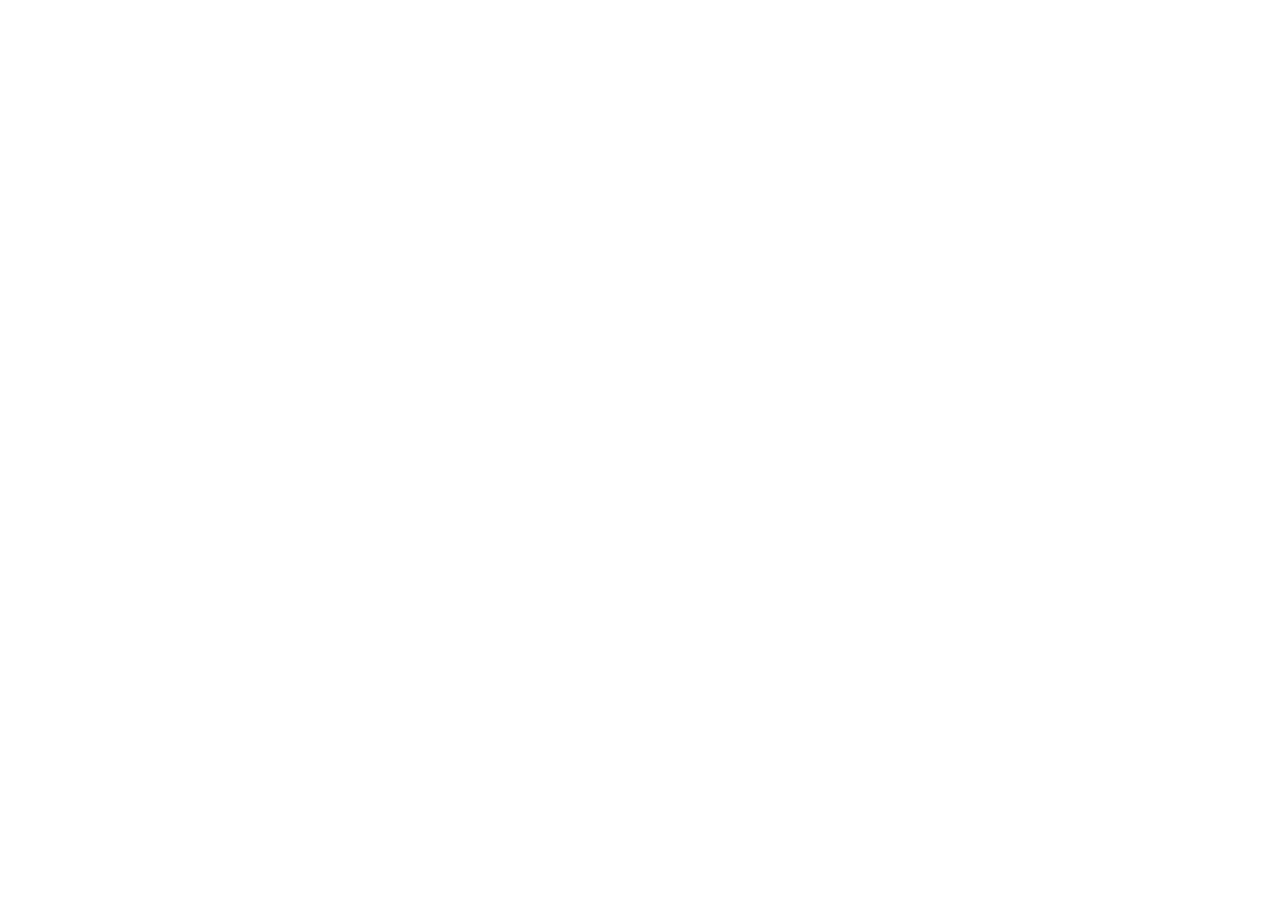
==== index.html @ 8989a194 "Add files via upload" ====
<!DOCTYPE html>
<html>
<head>
  <meta charset="utf-8" />
  <meta name="viewport" content="width=device-width, initial-scale=1.0" />
  <title>Content Manager — Dr. Rania Sawalhi</title>
  <script src="https://identity.netlify.com/v1/netlify-identity-widget.js"></script>
</head>
<body>
  <script>
    if (window.netlifyIdentity) {
      window.netlifyIdentity.on("init", user => {
        if (!user) {
          window.netlifyIdentity.on("login", () => { document.location.href = "/admin/"; });
        }
      });
    }
  </script>
  <script src="https://unpkg.com/decap-cms@^3.0.0/dist/decap-cms.js"></script>
</body>
</html>
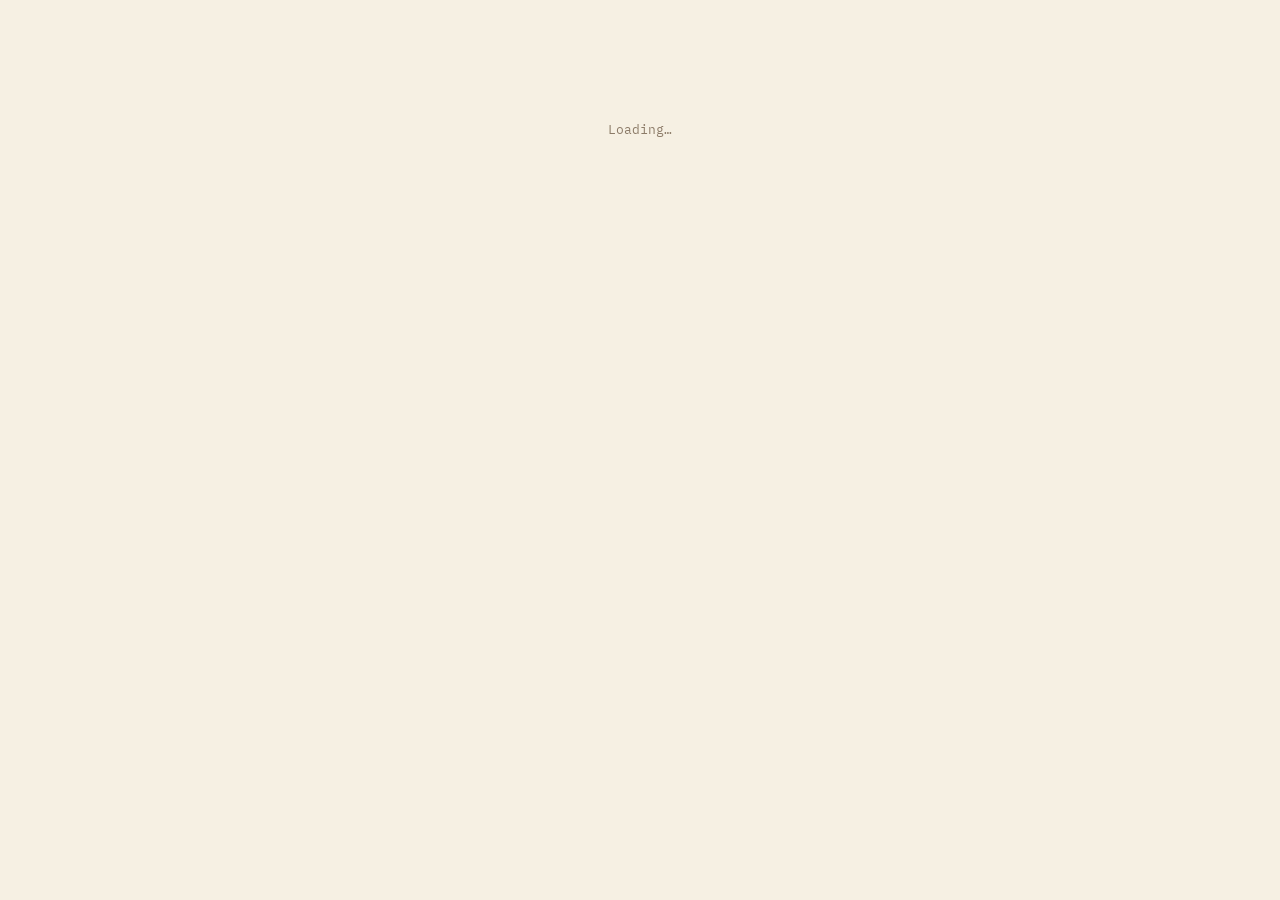
==== commit af069486: "Add files via upload" ====
--- a/index.html
+++ b/index.html
@@ -1,21 +1,516 @@
 <!DOCTYPE html>
-<html>
+<html lang="en" dir="ltr">
 <head>
-  <meta charset="utf-8" />
-  <meta name="viewport" content="width=device-width, initial-scale=1.0" />
-  <title>Content Manager — Dr. Rania Sawalhi</title>
-  <script src="https://identity.netlify.com/v1/netlify-identity-widget.js"></script>
+<meta charset="UTF-8">
+<meta name="viewport" content="width=device-width, initial-scale=1.0">
+<title>Dr. Rania Sawalhi — Educational Leadership</title>
+<meta name="description" content="Dr. Rania Sawalhi — educational leadership researcher and practitioner. Publications, awards, initiatives, training, and speaking availability.">
+<link rel="preconnect" href="https://fonts.googleapis.com">
+<link rel="preconnect" href="https://fonts.gstatic.com" crossorigin>
+<link href="https://fonts.googleapis.com/css2?family=Fraunces:ital,opsz,wght@0,9..144,400;0,9..144,500;0,9..144,600;1,9..144,500&family=Inter:wght@400;500;600&family=Kalam:wght@400;700&family=IBM+Plex+Mono:wght@400;500&family=Amiri:wght@400;700&family=Tajawal:wght@400;500;700&family=IBM+Plex+Sans+Arabic:wght@400;500;600&display=swap" rel="stylesheet">
+<style>
+:root{
+  --paper:#F6F0E3; --paper-alt:#EEE4CF; --card:#FCF9F2;
+  --ink:#2B2420; --ink-soft:#5B5044; --ink-faint:#8C7B68;
+  --gold:#C6871F; --gold-deep:#96650F;
+  --teal:#2F5D50; --teal-deep:#1F4238; --rust:#A8442E;
+  --line: rgba(43,36,32,0.16); --line-strong: rgba(43,36,32,0.28);
+  --radius: 10px; --maxw: 1120px;
+}
+*{box-sizing:border-box;}
+html{scroll-behavior:smooth;}
+body{margin:0; background:var(--paper); color:var(--ink); font-family:'Inter', sans-serif; font-size:16px; line-height:1.6; -webkit-font-smoothing:antialiased;}
+img{max-width:100%; display:block;}
+a{color:inherit;}
+h1,h2,h3,h4{font-family:'Fraunces', serif; font-weight:600; line-height:1.15; margin:0; letter-spacing:-0.01em;}
+html[dir="rtl"] body{font-family:'Tajawal', sans-serif;}
+html[dir="rtl"] h1, html[dir="rtl"] h2, html[dir="rtl"] h3, html[dir="rtl"] h4{font-family:'Amiri', serif; font-weight:700;}
+.wrap{max-width:var(--maxw); margin:0 auto; padding:0 32px;}
+.eyebrow{font-family:'IBM Plex Mono', monospace; font-size:12.5px; letter-spacing:0.08em; text-transform:uppercase; color:var(--teal-deep);}
+html[dir="rtl"] .eyebrow{font-family:'IBM Plex Sans Arabic', sans-serif; letter-spacing:0;}
+.lede{color:var(--ink-soft); font-size:17px; max-width:60ch;}
+.marginalia{font-family:'Kalam', cursive; color:var(--rust); font-size:15px; line-height:1.3; transform:rotate(-2.5deg); display:inline-block;}
+html[dir="rtl"] .marginalia{transform:rotate(2.5deg);}
+
+header{position:sticky; top:0; z-index:50; background:rgba(246,240,227,0.94); backdrop-filter:blur(6px); border-bottom:1px solid var(--line);}
+nav{display:flex; align-items:center; justify-content:space-between; padding:14px 32px; max-width:var(--maxw); margin:0 auto; gap:20px;}
+.logo{font-family:'Fraunces', serif; font-weight:600; font-size:18px; text-decoration:none; color:var(--ink); white-space:nowrap;}
+html[dir="rtl"] .logo{font-family:'Amiri', serif;}
+.logo span{color:var(--gold-deep); font-weight:400; font-size:14px; display:block; font-family:'IBM Plex Mono',monospace; letter-spacing:.03em;}
+html[dir="rtl"] .logo span{font-family:'IBM Plex Sans Arabic', sans-serif;}
+.navlinks{display:flex; gap:18px; list-style:none; margin:0; padding:0; align-items:center; flex-wrap:wrap;}
+.navlinks a{text-decoration:none; font-size:13.5px; color:var(--ink-soft); font-weight:500; border-bottom:1px solid transparent; padding-bottom:2px; white-space:nowrap; cursor:pointer;}
+.navlinks a:hover{color:var(--ink); border-color:var(--gold);}
+.btn{display:inline-flex; align-items:center; gap:8px; font-family:'Inter', sans-serif; font-weight:600; font-size:14.5px; padding:10px 20px; border-radius:6px; text-decoration:none; cursor:pointer; border:1px solid transparent;}
+.btn-primary{background:var(--teal); color:#F6F0E3;}
+.btn-primary:hover{background:var(--teal-deep);}
+.btn-ghost{background:transparent; border-color:var(--line-strong); color:var(--ink);}
+.btn-ghost:hover{border-color:var(--ink); background:var(--paper-alt);}
+.navlinks .btn{padding:8px 16px; font-size:13px;}
+.langswitch{display:flex; border:1px solid var(--line-strong); border-radius:20px; overflow:hidden; margin-inline-start:6px;}
+.langswitch button{font-family:'IBM Plex Mono', monospace; font-size:12px; padding:6px 12px; border:none; background:transparent; cursor:pointer; color:var(--ink-soft);}
+.langswitch button.active{background:var(--teal); color:#F6F0E3;}
+
+.hero{padding:56px 0 0;}
+.hero-panel{background:var(--teal-deep);}
+.hero-grid{display:grid; grid-template-columns:0.85fr 1.15fr; gap:0; align-items:stretch;}
+.hero-photo-wrap{background:var(--paper-alt); display:flex; align-items:center; justify-content:center; padding:40px;}
+.hero-photo{width:100%; aspect-ratio:3/4; border-radius:4px; background:linear-gradient(160deg, #D9CBAE 0%, var(--teal) 130%); position:relative; overflow:hidden;}
+.hero-photo img{width:100%; height:100%; object-fit:cover;}
+.hero-photo .ph{position:absolute; inset:0; display:flex; align-items:center; justify-content:center; color:rgba(246,240,227,0.75); font-family:'IBM Plex Mono',monospace; font-size:13px; letter-spacing:.1em; text-transform:uppercase;}
+.hero-text{padding:56px; color:#F1ECDD;}
+.hero-text .eyebrow{color:#9FC2B7;}
+.hero-text h1{font-size:32px; color:#F6F0E3; margin:14px 0 18px;}
+.hero-text .lede{color:#C9DCD5; font-size:16.5px;}
+.hero-stats{display:flex; flex-wrap:wrap; gap:26px; margin-top:26px; padding-top:22px; border-top:1px dashed rgba(241,236,221,0.25);}
+.hero-stat b{display:block; font-family:'Fraunces', serif; font-size:22px; color:#F6F0E3;}
+html[dir="rtl"] .hero-stat b{font-family:'Amiri', serif;}
+.hero-stat span{font-family:'IBM Plex Mono', monospace; font-size:11.5px; color:#9FC2B7; text-transform:uppercase; letter-spacing:.04em;}
+a.hero-stat{cursor:pointer;}
+a.hero-stat:hover b{color:var(--gold);}
+html[dir="rtl"] .hero-stat span{font-family:'IBM Plex Sans Arabic', sans-serif;}
+.hero-ctas{display:flex; gap:14px; flex-wrap:wrap; margin-top:28px;}
+.hero-text .btn-primary{background:var(--gold); color:#241a06;}
+.hero-text .btn-primary:hover{background:#B37A1B;}
+.hero-text .btn-ghost{color:#F6F0E3; border-color:rgba(241,236,221,0.4);}
+.hero-text .btn-ghost:hover{background:rgba(241,236,221,0.1); border-color:#F6F0E3;}
+
+section{padding:84px 0;}
+.section-head{display:flex; justify-content:space-between; align-items:flex-end; gap:24px; margin-bottom:40px; flex-wrap:wrap;}
+.section-head h2{font-size:30px; margin-top:8px;}
+
+.about-grid{display:grid; grid-template-columns:0.9fr 1.1fr; gap:60px;}
+.pull{font-family:'Fraunces', serif; font-style:italic; font-weight:500; font-size:21px; line-height:1.45; color:var(--teal-deep); border-left:3px solid var(--gold); padding-left:22px; margin:26px 0;}
+html[dir="rtl"] .pull{font-family:'Amiri', serif; font-style:normal; border-left:none; border-right:3px solid var(--gold); padding-left:0; padding-right:22px;}
+.creds{list-style:none; margin:24px 0 0; padding:0; display:grid; gap:10px;}
+.creds li{font-family:'IBM Plex Mono', monospace; font-size:13px; color:var(--ink-soft); display:flex; gap:10px;}
+html[dir="rtl"] .creds li{font-family:'IBM Plex Sans Arabic', sans-serif;}
+.creds li b{color:var(--ink); font-weight:500; min-width:90px;}
+.creds a{color:var(--gold-deep); text-decoration:none; font-weight:500;}
+.creds a:hover{text-decoration:underline;}
+
+.awards-grid{display:grid; grid-template-columns:repeat(2,1fr); gap:18px;}
+.award-card{background:var(--card); border:1px solid var(--line); border-radius:var(--radius); padding:22px 24px; display:flex; gap:16px; align-items:flex-start;}
+.award-year{font-family:'IBM Plex Mono', monospace; font-size:13px; color:var(--gold-deep); font-weight:500; min-width:44px;}
+html[dir="rtl"] .award-year{font-family:'IBM Plex Sans Arabic', sans-serif;}
+.award-title{font-weight:600; font-size:15.5px; margin-bottom:4px;}
+.award-note{color:var(--ink-faint); font-size:13.5px;}
+
+.init-grid{display:grid; grid-template-columns:repeat(2,1fr); gap:20px;}
+.init-card{background:var(--paper); border:1px solid var(--line); border-radius:var(--radius); padding:26px;}
+.init-card .role-tag{font-family:'IBM Plex Mono', monospace; font-size:11px; text-transform:uppercase; letter-spacing:.06em; color:var(--teal-deep); background:rgba(47,93,80,0.09); padding:4px 9px; border-radius:4px; display:inline-block; margin-bottom:12px;}
+html[dir="rtl"] .init-card .role-tag{font-family:'IBM Plex Sans Arabic', sans-serif;}
+.init-card h3{font-size:18px; margin-bottom:8px;}
+.init-card p{color:var(--ink-soft); font-size:14.5px; margin:0;}
+
+.pos-list{list-style:none; margin:0; padding:0;}
+.pos-row{display:grid; grid-template-columns:190px 1fr; gap:24px; padding:22px 0; border-top:1px dashed var(--line-strong);}
+.pos-row:last-child{border-bottom:1px dashed var(--line-strong);}
+.pos-dates{font-family:'IBM Plex Mono', monospace; font-size:12.5px; color:var(--ink-faint); padding-top:3px;}
+html[dir="rtl"] .pos-dates{font-family:'IBM Plex Sans Arabic', sans-serif;}
+.pos-title{font-size:16.5px; font-weight:600; margin-bottom:3px;}
+.pos-org{color:var(--gold-deep); font-size:13.5px; font-weight:500; margin-bottom:8px;}
+.pos-desc{color:var(--ink-soft); font-size:14.5px; margin:0;}
+.training-stat{background:var(--teal-deep); color:#F1ECDD; border-radius:var(--radius); padding:28px 32px; margin-top:34px; display:flex; align-items:center; gap:24px; flex-wrap:wrap;}
+.training-stat b{font-family:'Fraunces', serif; font-size:30px; color:#F6F0E3; display:block;}
+html[dir="rtl"] .training-stat b{font-family:'Amiri', serif;}
+.training-stat span{color:#C9DCD5; font-size:14.5px;}
+
+.pub-grid{display:grid; grid-template-columns:repeat(2,1fr); gap:20px;}
+.card{background:var(--card); border:1px solid var(--line); border-radius:var(--radius); padding:24px;}
+.tag{font-family:'IBM Plex Mono', monospace; font-size:11px; text-transform:uppercase; letter-spacing:.06em; color:var(--teal-deep); background:rgba(47,93,80,0.09); padding:4px 9px; border-radius:4px; display:inline-block;}
+html[dir="rtl"] .tag{font-family:'IBM Plex Sans Arabic', sans-serif;}
+.card h3{font-size:17.5px; margin:14px 0 8px; line-height:1.3;}
+.card .venue{color:var(--ink-faint); font-size:13.5px; margin-bottom:10px;}
+.pub-list{list-style:none; margin:36px 0 0; padding:0;}
+.pub-row{display:grid; grid-template-columns:1fr auto; gap:16px; padding:16px 0; border-top:1px solid var(--line); align-items:baseline;}
+.pub-row .p-title{font-size:14.5px; color:var(--ink); font-weight:500;}
+.pub-row .p-venue{font-size:13px; color:var(--ink-faint); display:block; margin-top:2px;}
+.pub-row .p-year{font-family:'IBM Plex Mono', monospace; font-size:12.5px; color:var(--gold-deep); white-space:nowrap;}
+html[dir="rtl"] .pub-row .p-year{font-family:'IBM Plex Sans Arabic', sans-serif;}
+
+.media-sub{margin-bottom:14px;}
+.media-sub h3{font-size:20px;}
+.video-grid{display:grid; grid-template-columns:repeat(3,1fr); gap:20px; margin-bottom:48px;}
+.video-card{text-decoration:none; color:var(--ink); display:block;}
+.video-thumb{aspect-ratio:16/9; border-radius:8px; margin-bottom:10px; position:relative; background:linear-gradient(135deg, var(--teal) 0%, #1F4238 60%, #16302A 100%); display:flex; align-items:center; justify-content:center; overflow:hidden;}
+.video-thumb img{width:100%; height:100%; object-fit:cover; position:absolute; inset:0;}
+.video-thumb .play{width:46px; height:46px; border-radius:50%; background:rgba(246,240,227,0.92); display:flex; align-items:center; justify-content:center; position:relative; z-index:1;}
+.video-thumb .play::after{content:""; border-style:solid; border-width:8px 0 8px 13px; border-color:transparent transparent transparent var(--teal-deep); margin-left:3px;}
+.video-card h4{font-size:15px; font-weight:600; line-height:1.35; margin-bottom:4px;}
+.video-card .meta{font-size:12.5px; color:var(--ink-faint); font-family:'IBM Plex Mono', monospace;}
+html[dir="rtl"] .video-card .meta{font-family:'IBM Plex Sans Arabic', sans-serif;}
+.elsewhere{display:flex; gap:14px; flex-wrap:wrap;}
+.chip{display:flex; align-items:center; gap:9px; padding:10px 16px; border:1px solid var(--line-strong); border-radius:24px; text-decoration:none; color:var(--ink); font-size:14px; font-weight:500; background:var(--card);}
+.chip:hover{background:var(--paper-alt);}
+.chip .dot{width:8px; height:8px; border-radius:50%; background:var(--gold);}
+
+.events-panel{background:var(--teal-deep); color:#F1ECDD; border-radius:14px; padding:48px;}
+.events-panel h2{color:#F6F0E3;}
+.events-panel .lede{color:#C9DCD5;}
+.consult-grid{display:grid; grid-template-columns:repeat(3,1fr); gap:18px; margin-top:34px;}
+.consult-card{background:rgba(241,236,221,0.06); border:1px solid rgba(241,236,221,0.16); border-radius:10px; padding:22px;}
+.consult-card h4{color:#F6F0E3; font-size:16px; margin-bottom:8px;}
+.consult-card p{color:#B9CFC7; font-size:13.5px; margin:0;}
+.book-cta{margin-top:38px; padding-top:32px; border-top:1px dashed rgba(241,236,221,0.25); display:flex; justify-content:space-between; align-items:center; gap:24px; flex-wrap:wrap;}
+.book-cta p{color:#C9DCD5; max-width:44ch; margin:8px 0 0;}
+
+footer{padding:64px 0 40px; border-top:1px solid var(--line);}
+.footer-grid{display:grid; grid-template-columns:1.1fr 0.9fr; gap:56px;}
+.contact-form{display:grid; gap:14px;}
+.contact-form input, .contact-form textarea{font-family:'Inter', sans-serif; font-size:14.5px; padding:12px 14px; border:1px solid var(--line-strong); border-radius:7px; background:var(--card); color:var(--ink);}
+html[dir="rtl"] .contact-form input, html[dir="rtl"] .contact-form textarea{font-family:'Tajawal', sans-serif;}
+.contact-form textarea{min-height:100px; resize:vertical;}
+.contact-form input:focus, .contact-form textarea:focus{outline:2px solid var(--gold); outline-offset:1px;}
+.contact-form .row{display:grid; grid-template-columns:1fr 1fr; gap:14px;}
+.social-row{display:flex; gap:14px; margin-top:18px; flex-wrap:wrap;}
+.social-row a{padding:0 16px; height:38px; border-radius:20px; border:1px solid var(--line-strong); display:flex; align-items:center; justify-content:center; text-decoration:none; font-size:13px; font-weight:500;}
+.social-row a:hover{background:var(--paper-alt);}
+.footer-bottom{margin-top:56px; padding-top:22px; border-top:1px solid var(--line); display:flex; justify-content:space-between; flex-wrap:wrap; gap:12px; font-size:13px; color:var(--ink-faint);}
+
+.modal-overlay{position:fixed; inset:0; background:rgba(43,36,32,0.55); display:none; align-items:center; justify-content:center; z-index:100; padding:20px;}
+.modal-overlay.open{display:flex;}
+.modal{background:var(--card); border-radius:14px; max-width:460px; width:100%; padding:34px; position:relative; box-shadow:0 20px 60px rgba(43,36,32,0.3);}
+.modal-close{position:absolute; top:16px; inset-inline-end:16px; background:none; border:none; font-size:20px; cursor:pointer; color:var(--ink-faint);}
+.modal h3{font-size:22px; margin-bottom:6px;}
+.modal p.lede{font-size:14px; margin-bottom:20px;}
+.confirm-box{display:none; text-align:center; padding:20px 0;}
+.confirm-box.open{display:block;}
+.confirm-box .check{width:52px; height:52px; border-radius:50%; background:var(--teal); color:#F6F0E3; display:flex; align-items:center; justify-content:center; font-size:24px; margin:0 auto 16px;}
+.loading{padding:120px 32px; text-align:center; color:var(--ink-faint); font-family:'IBM Plex Mono',monospace; font-size:13px;}
+
+@media (max-width: 900px){
+  .hero-grid, .about-grid, .footer-grid, .awards-grid, .init-grid, .pub-grid, .consult-grid{grid-template-columns:1fr;}
+  .video-grid{grid-template-columns:1fr;}
+  .navlinks{display:none;}
+  .hero-text h1{font-size:26px;}
+  .events-panel{padding:28px;}
+  .pos-row{grid-template-columns:1fr;}
+  .contact-form .row{grid-template-columns:1fr;}
+}
+</style>
 </head>
 <body>
-  <script>
-    if (window.netlifyIdentity) {
-      window.netlifyIdentity.on("init", user => {
-        if (!user) {
-          window.netlifyIdentity.on("login", () => { document.location.href = "/admin/"; });
-        }
-      });
-    }
-  </script>
-  <script src="https://unpkg.com/decap-cms@^3.0.0/dist/decap-cms.js"></script>
+
+<div id="app"><div class="loading">Loading…</div></div>
+
+<div class="modal-overlay" id="bookingModal">
+  <div class="modal">
+    <button class="modal-close" onclick="closeBooking()" aria-label="Close">&times;</button>
+    <div id="bookingForm"></div>
+    <div class="confirm-box" id="bookingConfirm"></div>
+  </div>
+</div>
+
+<script>
+var DATA = null;
+var LANG = 'en';
+
+function esc(s){ return (s===undefined||s===null) ? '' : String(s); }
+
+async function loadData(){
+  initLangFromUrl();
+  const res = await fetch('content/site.json', {cache:'no-store'});
+  DATA = await res.json();
+  render();
+}
+
+function render(){
+  const en = LANG === 'en';
+  const T = {
+    nav: DATA.nav[LANG], hero: DATA.hero[LANG], about: DATA.about[LANG],
+    awards: DATA.awards[LANG], init: DATA.initiatives[LANG], teach: DATA.teaching[LANG],
+    pub: DATA.publications[LANG], media: DATA.media[LANG], cons: DATA.consultations[LANG],
+    contact: DATA.contact[LANG], booking: DATA.booking[LANG]
+  };
+  document.documentElement.lang = LANG;
+  document.documentElement.dir = en ? 'ltr' : 'rtl';
+
+  const heroPhoto = DATA.site.photo
+    ? '<img src="'+esc(DATA.site.photo)+'" alt="'+esc(T.nav.logoName)+'">'
+    : '<div class="ph">photo</div>';
+
+  const statsHtml = DATA.hero.stats.map(function(s){
+    const inner = '<b>'+esc(s.value)+'</b><span>'+esc(en?s.labelEn:s.labelAr)+'</span>';
+    return s.url
+      ? '<a class="hero-stat" href="'+esc(s.url)+'" target="_blank" rel="noopener" style="text-decoration:none;">'+inner+'</a>'
+      : '<div class="hero-stat">'+inner+'</div>';
+  }).join('');
+
+  const awardsHtml = DATA.awards.items.map(function(a){
+    return '<div class="award-card"><span class="award-year">'+esc(a.year)+'</span><div><div class="award-title">'+esc(en?a.titleEn:a.titleAr)+'</div>'+((en?a.noteEn:a.noteAr)?'<div class="award-note">'+esc(en?a.noteEn:a.noteAr)+'</div>':'')+'</div></div>';
+  }).join('');
+
+  const initHtml = DATA.initiatives.items.map(function(i){
+    return '<div class="init-card"><span class="role-tag">'+esc(en?i.tagEn:i.tagAr)+'</span><h3>'+esc(i.title)+'</h3><p>'+esc(en?i.descEn:i.descAr)+'</p></div>';
+  }).join('');
+
+  const posHtml = DATA.teaching.positions.map(function(p){
+    return '<li class="pos-row"><div class="pos-dates">'+esc(p.dates)+'</div><div><div class="pos-title">'+esc(en?p.titleEn:p.titleAr)+'</div><div class="pos-org">'+esc(en?p.org:p.orgAr)+'</div><p class="pos-desc">'+esc(en?p.descEn:p.descAr)+'</p></div></li>';
+  }).join('');
+
+  const booksHtml = DATA.publications.books.map(function(b){
+    return '<div class="card"><span class="tag">'+esc(en?b.tagEn:b.tagAr)+'</span><h3>'+esc(b.title)+'</h3><p class="venue">'+esc(en?b.venueEn:b.venueAr)+'</p></div>';
+  }).join('');
+
+  const artHtml = DATA.publications.articles.map(function(a){
+    return '<li class="pub-row"><div><span class="p-title">'+esc(en?a.titleEn:a.titleAr)+'</span><span class="p-venue">'+esc(en?a.venueEn:a.venueAr)+'</span></div><span class="p-year">'+esc(a.year)+'</span></li>';
+  }).join('');
+
+  const arOnlyHtml = (!en && DATA.publications.arabicOnly) ? (
+    '<div style="margin-top:44px;"><div class="media-sub"><h3>منشورات باللغة العربية</h3></div><ul class="pub-list">' +
+    DATA.publications.arabicOnly.map(function(a){
+      return '<li class="pub-row"><div><span class="p-title">'+esc(a.title)+'</span>'+(a.venue?'<span class="p-venue">'+esc(a.venue)+'</span>':'')+'</div><span class="p-year">'+esc(a.year)+'</span></li>';
+    }).join('') + '</ul></div>'
+  ) : '';
+
+  const videosHtml = DATA.media.videos.map(function(v){
+    const thumb = v.thumbnail ? '<img src="'+esc(v.thumbnail)+'">' : '';
+    return '<a href="'+esc(v.url)+'" class="video-card" target="_blank" rel="noopener"><div class="video-thumb">'+thumb+'<div class="play"></div></div><h4>'+esc(en?v.titleEn:v.titleAr)+'</h4><p class="meta">'+esc(v.meta)+'</p></a>';
+  }).join('');
+
+  const linksMap = [
+    {label:{en:'YouTube channel',ar:'قناة يوتيوب'}, url: DATA.site.socialLinks.youtube},
+    {label:{en:'LinkedIn',ar:'لينكدإن'}, url: DATA.site.socialLinks.linkedin},
+    {label:{en:'Google Scholar',ar:'Google Scholar'}, url: DATA.site.socialLinks.scholar},
+    {label:{en:'Scopus',ar:'Scopus'}, url: DATA.site.socialLinks.scopus},
+    {label:{en:'ORCID',ar:'ORCID'}, url: DATA.site.socialLinks.orcid}
+  ];
+  const elsewhereHtml = linksMap.map(function(l){
+    return '<a href="'+esc(l.url)+'" class="chip" target="_blank" rel="noopener"><span class="dot"></span>'+esc(en?l.label.en:l.label.ar)+'</a>';
+  }).join('');
+
+  const consultCardsHtml = DATA.consultations.cards.map(function(c){
+    return '<div class="consult-card"><h4>'+esc(en?c.titleEn:c.titleAr)+'</h4></div>';
+  }).join('');
+
+  const html = `
+  <header>
+    <nav>
+      <a href="#top" class="logo">${esc(T.nav.logoName)}<span>${esc(T.nav.logoTag)}</span></a>
+      <ul class="navlinks">
+        <li><a href="#about">${esc(T.nav.about)}</a></li>
+        <li><a href="#awards">${esc(T.nav.awards)}</a></li>
+        <li><a href="#initiatives">${esc(T.nav.initiatives)}</a></li>
+        <li><a href="#teaching">${esc(T.nav.teaching)}</a></li>
+        <li><a href="#publications">${esc(T.nav.publications)}</a></li>
+        <li><a href="#media">${esc(T.nav.media)}</a></li>
+        <li><a href="#consultations">${esc(T.nav.consultations)}</a></li>
+        <li><button class="btn btn-primary" onclick="openBooking()">${esc(T.nav.bookBtn)}</button></li>
+        <li class="langswitch">
+          <button id="btn-en" class="${en?'active':''}" onclick="setLang('en')">EN</button>
+          <button id="btn-ar" class="${!en?'active':''}" onclick="setLang('ar')">AR</button>
+        </li>
+      </ul>
+    </nav>
+  </header>
+
+  <main id="top">
+    <section class="hero">
+      <div class="wrap"><div class="hero-panel"><div class="hero-grid">
+        <div class="hero-photo-wrap"><div class="hero-photo">${heroPhoto}</div></div>
+        <div class="hero-text">
+          <p class="eyebrow">${esc(T.hero.eyebrow)}</p>
+          <h1>${esc(T.hero.h1)}</h1>
+          <p class="lede">${esc(T.hero.lede)}</p>
+          <div class="hero-stats">${statsHtml}</div>
+          <div class="hero-ctas">
+            <button class="btn btn-primary" onclick="openBooking()">${esc(T.hero.ctaPrimary)}</button>
+            <a href="#publications" class="btn btn-ghost">${esc(T.hero.ctaGhost)}</a>
+          </div>
+        </div>
+      </div></div></div>
+    </section>
+
+    <section id="about">
+      <div class="wrap about-grid">
+        <div><p class="eyebrow">${esc(T.about ? (en?DATA.awards.en.eyebrow:'') : '')}</p></div>
+      </div>
+    </section>
+
+    <section id="about2" style="display:none"></section>
+  </main>
+  `;
+
+  document.getElementById('app').innerHTML = html;
+
+  // second pass: build remaining sections (kept separate for readability)
+  const main = document.getElementById('app').querySelector('main');
+  const aboutSection = document.getElementById('about');
+  aboutSection.innerHTML = `
+    <div class="wrap about-grid">
+      <div>
+        <p class="eyebrow">${en?DATA.awards.en.eyebrow.replace('Awards & honors','About'):'نبذة'}</p>
+        <h2>${esc(T.about.h2)}</h2>
+      </div>
+      <div>
+        <p class="lede" style="font-size:16px;">${esc(T.about.p1)}</p>
+        <p class="pull">"${esc(T.about.quote)}"</p>
+        <p class="lede" style="font-size:16px;">${esc(T.about.p2)}</p>
+        <ul class="creds">
+          <li><b>${en?'Ph.D.':'دكتوراه'}</b> ${esc(en?DATA.about.credEducation.en.replace('Ph.D. ',''):DATA.about.credEducation.ar.replace('دكتوراه ',''))}</li>
+          <li><b>${en?'Based in':'مقيمة في'}</b> ${esc(DATA.site.based)}</li>
+          <li><b>${en?'Email':'البريد الإلكتروني'}</b> <a href="mailto:${esc(DATA.site.email)}">${esc(DATA.site.email)}</a></li>
+          <li><b>${en?'Profiles':'الصفحات'}</b> <a href="${esc(DATA.site.socialLinks.scholar)}" target="_blank" rel="noopener">Google Scholar</a> &middot; <a href="${esc(DATA.site.socialLinks.scopus)}" target="_blank" rel="noopener">Scopus</a> &middot; <a href="${esc(DATA.site.socialLinks.orcid)}" target="_blank" rel="noopener">ORCID</a> &middot; <a href="${esc(DATA.site.socialLinks.linkedin)}" target="_blank" rel="noopener">LinkedIn</a></li>
+        </ul>
+      </div>
+    </div>
+  `;
+
+  const rest = document.createElement('div');
+  rest.innerHTML = `
+    <section id="awards" style="background:var(--paper-alt);">
+      <div class="wrap">
+        <div class="section-head"><div><p class="eyebrow">${esc(T.awards.eyebrow)}</p><h2>${esc(T.awards.h2)}</h2></div></div>
+        <div class="awards-grid">${awardsHtml}</div>
+      </div>
+    </section>
+
+    <section id="initiatives">
+      <div class="wrap">
+        <div class="section-head"><div><p class="eyebrow">${esc(T.init.eyebrow)}</p><h2>${esc(T.init.h2)}</h2></div></div>
+        <div class="init-grid">${initHtml}</div>
+      </div>
+    </section>
+
+    <section id="teaching" style="background:var(--paper-alt);">
+      <div class="wrap">
+        <div class="section-head"><div><p class="eyebrow">${esc(T.teach.eyebrow)}</p><h2>${esc(T.teach.h2)}</h2></div></div>
+        <ul class="pos-list">${posHtml}</ul>
+        <div class="training-stat">
+          <div><b>${esc(DATA.teaching.trainingStat.value)}</b><span>${esc(en?DATA.teaching.trainingStat.labelEn:DATA.teaching.trainingStat.labelAr)}</span></div>
+          <span style="color:#C9DCD5; font-size:14.5px; max-width:46ch;">${esc(en?DATA.teaching.trainingStat.noteEn:DATA.teaching.trainingStat.noteAr)}</span>
+        </div>
+      </div>
+    </section>
+
+    <section id="publications">
+      <div class="wrap">
+        <div class="section-head">
+          <div><p class="eyebrow">${esc(T.pub.eyebrow)}</p><h2>${esc(T.pub.h2)}</h2></div>
+          <a href="${esc(DATA.site.socialLinks.scholar)}" target="_blank" rel="noopener" class="btn btn-ghost">${esc(T.pub.scholarLink)}</a>
+        </div>
+        <div class="pub-grid">${booksHtml}</div>
+        <ul class="pub-list">${artHtml}</ul>
+        ${arOnlyHtml}
+      </div>
+    </section>
+
+    <section id="media" style="background:var(--paper-alt);">
+      <div class="wrap">
+        <div class="section-head"><div><p class="eyebrow">${esc(T.media.eyebrow)}</p><h2>${esc(T.media.h2)}</h2></div></div>
+        <div class="video-grid">${videosHtml}</div>
+        <div class="media-sub"><h3>${esc(T.media.elseSub)}</h3></div>
+        <div class="elsewhere">${elsewhereHtml}</div>
+      </div>
+    </section>
+
+    <section id="consultations">
+      <div class="wrap">
+        <div class="events-panel">
+          <p class="eyebrow" style="color:#9FC2B7;">${esc(T.cons.eyebrow)}</p>
+          <h2>${esc(T.cons.h2)}</h2>
+          <p class="lede">${esc(T.cons.lede)}</p>
+          <div class="consult-grid">${consultCardsHtml}</div>
+          <div class="book-cta">
+            <div><h3 style="color:#F6F0E3; font-size:20px;">${esc(T.cons.ctaTitle)}</h3><p>${esc(T.cons.ctaDesc)}</p></div>
+            <button class="btn btn-primary" style="background:var(--gold); color:#241a06;" onclick="openBooking()">${esc(T.cons.ctaBtn)}</button>
+          </div>
+        </div>
+      </div>
+    </section>
+
+    <footer id="contact">
+      <div class="wrap footer-grid">
+        <div>
+          <p class="eyebrow">${esc(T.contact.eyebrow)}</p>
+          <h2 style="font-size:28px; margin:10px 0 16px;">${esc(T.contact.h2)}</h2>
+          <p class="lede" style="margin-bottom:24px;">${esc(T.contact.lede)}</p>
+          <form class="contact-form" onsubmit="return handleContactSubmit(event)">
+            <div class="row"><input type="text" placeholder="${en?'Your name':'الاسم'}" required><input type="email" placeholder="you@email.com" required></div>
+            <textarea placeholder="${en?"What's this about?":'ما موضوع رسالتك؟'}" required></textarea>
+            <button type="submit" class="btn btn-primary" style="justify-self:start;">${en?'Send message':'إرسال الرسالة'}</button>
+          </form>
+          <div class="social-row">
+            <a href="${esc(DATA.site.socialLinks.youtube)}" target="_blank" rel="noopener">${en?'YouTube':'يوتيوب'}</a>
+            <a href="${esc(DATA.site.socialLinks.linkedin)}" target="_blank" rel="noopener">${en?'LinkedIn':'لينكدإن'}</a>
+            <a href="${esc(DATA.site.socialLinks.scholar)}" target="_blank" rel="noopener">Google Scholar</a>
+            <a href="mailto:${esc(DATA.site.email)}">${en?'Email':'البريد الإلكتروني'}</a>
+          </div>
+        </div>
+        <div>
+          <p class="eyebrow">${en?'Details':'التفاصيل'}</p>
+          <div class="creds" style="margin-top:14px;">
+            <div><b>${en?'Email':'البريد الإلكتروني'}</b> ${esc(DATA.site.email)}</div>
+            <div><b>${en?'Based in':'مقيمة في'}</b> ${esc(DATA.site.based)}</div>
+            <div><b>${en?'Affiliation':'الانتماء'}</b> ${esc(DATA.site.affiliation)}</div>
+          </div>
+          <p class="marginalia" style="margin-top:26px;"><span class="arrow">&#8618;</span>${esc(T.contact.note)}</p>
+        </div>
+      </div>
+      <div class="wrap footer-bottom">
+        <span>${esc(T.contact.copyright)}</span>
+        <span>${esc(T.contact.tagline)}</span>
+      </div>
+    </footer>
+  `;
+  main.appendChild(rest);
+
+  // booking modal content
+  document.getElementById('bookingForm').innerHTML = `
+    <h3>${esc(T.booking.title)}</h3>
+    <p class="lede">${esc(T.booking.lede)}</p>
+    <form class="contact-form" onsubmit="return handleBookingSubmit(event)">
+      <div class="row"><input type="text" placeholder="${en?'Your name':'الاسم'}" required><input type="email" placeholder="you@email.com" required></div>
+      <div class="row"><input type="text" placeholder="${en?'Organization':'الجهة / المؤسسة'}" required><input type="date" required></div>
+      <textarea placeholder="${en?'What would you like to talk about?':'ما الذي تودّين مناقشته؟'}" required></textarea>
+      <button type="submit" class="btn btn-primary" style="justify-self:start;">${en?'Request appointment':'إرسال طلب الحجز'}</button>
+    </form>
+  `;
+  document.getElementById('bookingConfirm').innerHTML = `
+    <div class="check">&#10003;</div>
+    <h3>${esc(T.booking.confirmTitle)}</h3>
+    <p class="lede" style="margin:0 auto;">${esc(T.booking.confirmLede)}</p>
+    <button class="btn btn-ghost" style="margin-top:20px;" onclick="closeBooking()">${esc(T.booking.closeBtn)}</button>
+  `;
+}
+
+function setLang(l){
+  LANG = l;
+  const url = new URL(window.location.href);
+  url.searchParams.set('lang', l);
+  window.history.replaceState(null, '', url.toString());
+  render();
+}
+function initLangFromUrl(){
+  const params = new URLSearchParams(window.location.search);
+  const l = params.get('lang');
+  if (l === 'ar' || l === 'en') LANG = l;
+}
+function openBooking(){
+  document.getElementById('bookingForm').style.display = 'block';
+  document.getElementById('bookingConfirm').classList.remove('open');
+  document.getElementById('bookingModal').classList.add('open');
+}
+function closeBooking(){ document.getElementById('bookingModal').classList.remove('open'); }
+function handleBookingSubmit(e){
+  e.preventDefault();
+  document.getElementById('bookingForm').style.display = 'none';
+  document.getElementById('bookingConfirm').classList.add('open');
+  return false;
+}
+function handleContactSubmit(e){
+  e.preventDefault();
+  alert(LANG==='ar' ? "شكرًا! هذا النموذج التجريبي غير مرتبط ببريد إلكتروني بعد." : "Thanks! This demo form isn't wired to an inbox yet.");
+  e.target.reset();
+  return false;
+}
+document.addEventListener('click', function(e){
+  if(e.target && e.target.id === 'bookingModal') closeBooking();
+});
+
+loadData();
+</script>
+
 </body>
 </html>
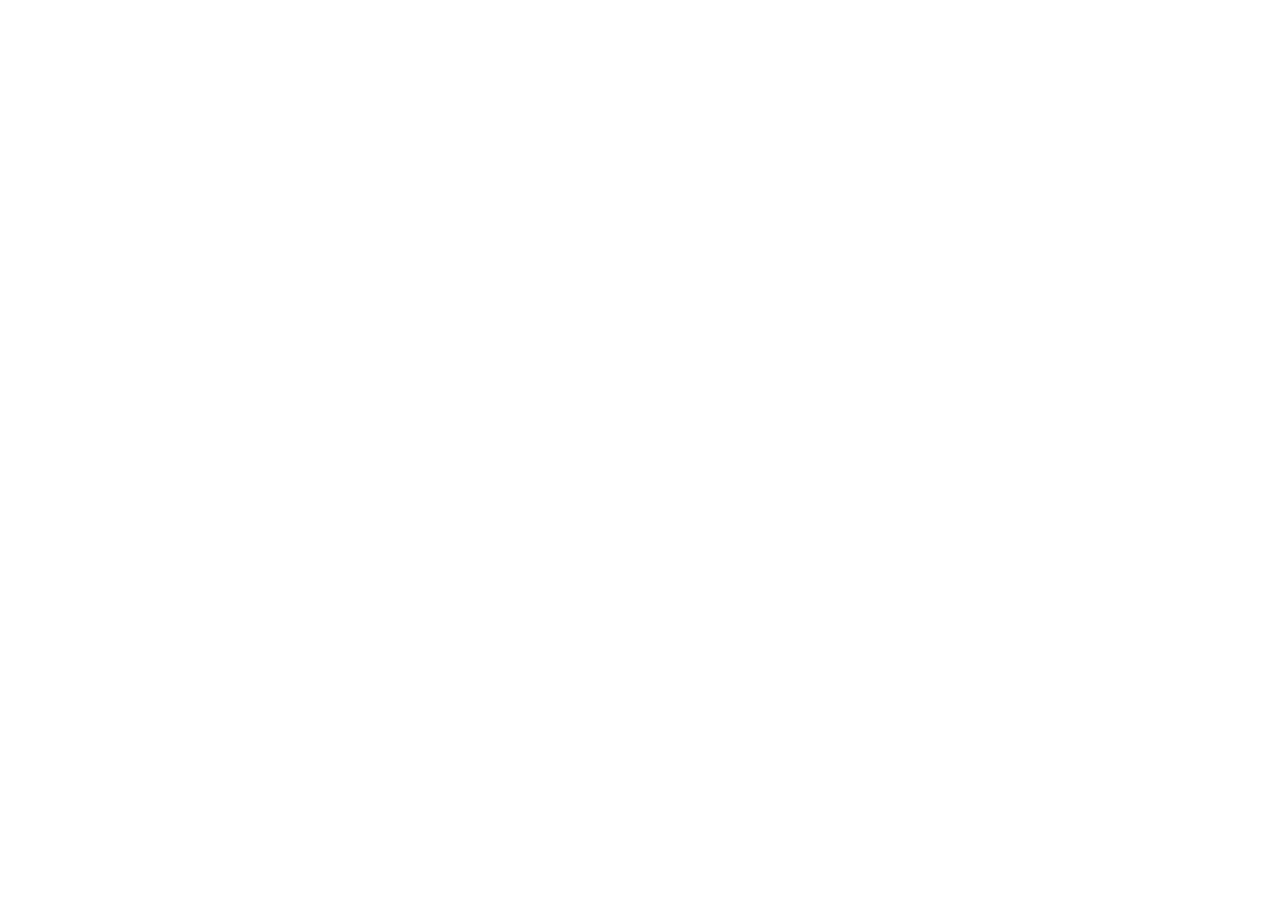
==== commit 397fecd3: "Add files via upload" ====
--- a/index.html
+++ b/index.html
@@ -1,516 +1,21 @@
 <!DOCTYPE html>
-<html lang="en" dir="ltr">
+<html>
 <head>
-<meta charset="UTF-8">
-<meta name="viewport" content="width=device-width, initial-scale=1.0">
-<title>Dr. Rania Sawalhi — Educational Leadership</title>
-<meta name="description" content="Dr. Rania Sawalhi — educational leadership researcher and practitioner. Publications, awards, initiatives, training, and speaking availability.">
-<link rel="preconnect" href="https://fonts.googleapis.com">
-<link rel="preconnect" href="https://fonts.gstatic.com" crossorigin>
-<link href="https://fonts.googleapis.com/css2?family=Fraunces:ital,opsz,wght@0,9..144,400;0,9..144,500;0,9..144,600;1,9..144,500&family=Inter:wght@400;500;600&family=Kalam:wght@400;700&family=IBM+Plex+Mono:wght@400;500&family=Amiri:wght@400;700&family=Tajawal:wght@400;500;700&family=IBM+Plex+Sans+Arabic:wght@400;500;600&display=swap" rel="stylesheet">
-<style>
-:root{
-  --paper:#F6F0E3; --paper-alt:#EEE4CF; --card:#FCF9F2;
-  --ink:#2B2420; --ink-soft:#5B5044; --ink-faint:#8C7B68;
-  --gold:#C6871F; --gold-deep:#96650F;
-  --teal:#2F5D50; --teal-deep:#1F4238; --rust:#A8442E;
-  --line: rgba(43,36,32,0.16); --line-strong: rgba(43,36,32,0.28);
-  --radius: 10px; --maxw: 1120px;
-}
-*{box-sizing:border-box;}
-html{scroll-behavior:smooth;}
-body{margin:0; background:var(--paper); color:var(--ink); font-family:'Inter', sans-serif; font-size:16px; line-height:1.6; -webkit-font-smoothing:antialiased;}
-img{max-width:100%; display:block;}
-a{color:inherit;}
-h1,h2,h3,h4{font-family:'Fraunces', serif; font-weight:600; line-height:1.15; margin:0; letter-spacing:-0.01em;}
-html[dir="rtl"] body{font-family:'Tajawal', sans-serif;}
-html[dir="rtl"] h1, html[dir="rtl"] h2, html[dir="rtl"] h3, html[dir="rtl"] h4{font-family:'Amiri', serif; font-weight:700;}
-.wrap{max-width:var(--maxw); margin:0 auto; padding:0 32px;}
-.eyebrow{font-family:'IBM Plex Mono', monospace; font-size:12.5px; letter-spacing:0.08em; text-transform:uppercase; color:var(--teal-deep);}
-html[dir="rtl"] .eyebrow{font-family:'IBM Plex Sans Arabic', sans-serif; letter-spacing:0;}
-.lede{color:var(--ink-soft); font-size:17px; max-width:60ch;}
-.marginalia{font-family:'Kalam', cursive; color:var(--rust); font-size:15px; line-height:1.3; transform:rotate(-2.5deg); display:inline-block;}
-html[dir="rtl"] .marginalia{transform:rotate(2.5deg);}
-
-header{position:sticky; top:0; z-index:50; background:rgba(246,240,227,0.94); backdrop-filter:blur(6px); border-bottom:1px solid var(--line);}
-nav{display:flex; align-items:center; justify-content:space-between; padding:14px 32px; max-width:var(--maxw); margin:0 auto; gap:20px;}
-.logo{font-family:'Fraunces', serif; font-weight:600; font-size:18px; text-decoration:none; color:var(--ink); white-space:nowrap;}
-html[dir="rtl"] .logo{font-family:'Amiri', serif;}
-.logo span{color:var(--gold-deep); font-weight:400; font-size:14px; display:block; font-family:'IBM Plex Mono',monospace; letter-spacing:.03em;}
-html[dir="rtl"] .logo span{font-family:'IBM Plex Sans Arabic', sans-serif;}
-.navlinks{display:flex; gap:18px; list-style:none; margin:0; padding:0; align-items:center; flex-wrap:wrap;}
-.navlinks a{text-decoration:none; font-size:13.5px; color:var(--ink-soft); font-weight:500; border-bottom:1px solid transparent; padding-bottom:2px; white-space:nowrap; cursor:pointer;}
-.navlinks a:hover{color:var(--ink); border-color:var(--gold);}
-.btn{display:inline-flex; align-items:center; gap:8px; font-family:'Inter', sans-serif; font-weight:600; font-size:14.5px; padding:10px 20px; border-radius:6px; text-decoration:none; cursor:pointer; border:1px solid transparent;}
-.btn-primary{background:var(--teal); color:#F6F0E3;}
-.btn-primary:hover{background:var(--teal-deep);}
-.btn-ghost{background:transparent; border-color:var(--line-strong); color:var(--ink);}
-.btn-ghost:hover{border-color:var(--ink); background:var(--paper-alt);}
-.navlinks .btn{padding:8px 16px; font-size:13px;}
-.langswitch{display:flex; border:1px solid var(--line-strong); border-radius:20px; overflow:hidden; margin-inline-start:6px;}
-.langswitch button{font-family:'IBM Plex Mono', monospace; font-size:12px; padding:6px 12px; border:none; background:transparent; cursor:pointer; color:var(--ink-soft);}
-.langswitch button.active{background:var(--teal); color:#F6F0E3;}
-
-.hero{padding:56px 0 0;}
-.hero-panel{background:var(--teal-deep);}
-.hero-grid{display:grid; grid-template-columns:0.85fr 1.15fr; gap:0; align-items:stretch;}
-.hero-photo-wrap{background:var(--paper-alt); display:flex; align-items:center; justify-content:center; padding:40px;}
-.hero-photo{width:100%; aspect-ratio:3/4; border-radius:4px; background:linear-gradient(160deg, #D9CBAE 0%, var(--teal) 130%); position:relative; overflow:hidden;}
-.hero-photo img{width:100%; height:100%; object-fit:cover;}
-.hero-photo .ph{position:absolute; inset:0; display:flex; align-items:center; justify-content:center; color:rgba(246,240,227,0.75); font-family:'IBM Plex Mono',monospace; font-size:13px; letter-spacing:.1em; text-transform:uppercase;}
-.hero-text{padding:56px; color:#F1ECDD;}
-.hero-text .eyebrow{color:#9FC2B7;}
-.hero-text h1{font-size:32px; color:#F6F0E3; margin:14px 0 18px;}
-.hero-text .lede{color:#C9DCD5; font-size:16.5px;}
-.hero-stats{display:flex; flex-wrap:wrap; gap:26px; margin-top:26px; padding-top:22px; border-top:1px dashed rgba(241,236,221,0.25);}
-.hero-stat b{display:block; font-family:'Fraunces', serif; font-size:22px; color:#F6F0E3;}
-html[dir="rtl"] .hero-stat b{font-family:'Amiri', serif;}
-.hero-stat span{font-family:'IBM Plex Mono', monospace; font-size:11.5px; color:#9FC2B7; text-transform:uppercase; letter-spacing:.04em;}
-a.hero-stat{cursor:pointer;}
-a.hero-stat:hover b{color:var(--gold);}
-html[dir="rtl"] .hero-stat span{font-family:'IBM Plex Sans Arabic', sans-serif;}
-.hero-ctas{display:flex; gap:14px; flex-wrap:wrap; margin-top:28px;}
-.hero-text .btn-primary{background:var(--gold); color:#241a06;}
-.hero-text .btn-primary:hover{background:#B37A1B;}
-.hero-text .btn-ghost{color:#F6F0E3; border-color:rgba(241,236,221,0.4);}
-.hero-text .btn-ghost:hover{background:rgba(241,236,221,0.1); border-color:#F6F0E3;}
-
-section{padding:84px 0;}
-.section-head{display:flex; justify-content:space-between; align-items:flex-end; gap:24px; margin-bottom:40px; flex-wrap:wrap;}
-.section-head h2{font-size:30px; margin-top:8px;}
-
-.about-grid{display:grid; grid-template-columns:0.9fr 1.1fr; gap:60px;}
-.pull{font-family:'Fraunces', serif; font-style:italic; font-weight:500; font-size:21px; line-height:1.45; color:var(--teal-deep); border-left:3px solid var(--gold); padding-left:22px; margin:26px 0;}
-html[dir="rtl"] .pull{font-family:'Amiri', serif; font-style:normal; border-left:none; border-right:3px solid var(--gold); padding-left:0; padding-right:22px;}
-.creds{list-style:none; margin:24px 0 0; padding:0; display:grid; gap:10px;}
-.creds li{font-family:'IBM Plex Mono', monospace; font-size:13px; color:var(--ink-soft); display:flex; gap:10px;}
-html[dir="rtl"] .creds li{font-family:'IBM Plex Sans Arabic', sans-serif;}
-.creds li b{color:var(--ink); font-weight:500; min-width:90px;}
-.creds a{color:var(--gold-deep); text-decoration:none; font-weight:500;}
-.creds a:hover{text-decoration:underline;}
-
-.awards-grid{display:grid; grid-template-columns:repeat(2,1fr); gap:18px;}
-.award-card{background:var(--card); border:1px solid var(--line); border-radius:var(--radius); padding:22px 24px; display:flex; gap:16px; align-items:flex-start;}
-.award-year{font-family:'IBM Plex Mono', monospace; font-size:13px; color:var(--gold-deep); font-weight:500; min-width:44px;}
-html[dir="rtl"] .award-year{font-family:'IBM Plex Sans Arabic', sans-serif;}
-.award-title{font-weight:600; font-size:15.5px; margin-bottom:4px;}
-.award-note{color:var(--ink-faint); font-size:13.5px;}
-
-.init-grid{display:grid; grid-template-columns:repeat(2,1fr); gap:20px;}
-.init-card{background:var(--paper); border:1px solid var(--line); border-radius:var(--radius); padding:26px;}
-.init-card .role-tag{font-family:'IBM Plex Mono', monospace; font-size:11px; text-transform:uppercase; letter-spacing:.06em; color:var(--teal-deep); background:rgba(47,93,80,0.09); padding:4px 9px; border-radius:4px; display:inline-block; margin-bottom:12px;}
-html[dir="rtl"] .init-card .role-tag{font-family:'IBM Plex Sans Arabic', sans-serif;}
-.init-card h3{font-size:18px; margin-bottom:8px;}
-.init-card p{color:var(--ink-soft); font-size:14.5px; margin:0;}
-
-.pos-list{list-style:none; margin:0; padding:0;}
-.pos-row{display:grid; grid-template-columns:190px 1fr; gap:24px; padding:22px 0; border-top:1px dashed var(--line-strong);}
-.pos-row:last-child{border-bottom:1px dashed var(--line-strong);}
-.pos-dates{font-family:'IBM Plex Mono', monospace; font-size:12.5px; color:var(--ink-faint); padding-top:3px;}
-html[dir="rtl"] .pos-dates{font-family:'IBM Plex Sans Arabic', sans-serif;}
-.pos-title{font-size:16.5px; font-weight:600; margin-bottom:3px;}
-.pos-org{color:var(--gold-deep); font-size:13.5px; font-weight:500; margin-bottom:8px;}
-.pos-desc{color:var(--ink-soft); font-size:14.5px; margin:0;}
-.training-stat{background:var(--teal-deep); color:#F1ECDD; border-radius:var(--radius); padding:28px 32px; margin-top:34px; display:flex; align-items:center; gap:24px; flex-wrap:wrap;}
-.training-stat b{font-family:'Fraunces', serif; font-size:30px; color:#F6F0E3; display:block;}
-html[dir="rtl"] .training-stat b{font-family:'Amiri', serif;}
-.training-stat span{color:#C9DCD5; font-size:14.5px;}
-
-.pub-grid{display:grid; grid-template-columns:repeat(2,1fr); gap:20px;}
-.card{background:var(--card); border:1px solid var(--line); border-radius:var(--radius); padding:24px;}
-.tag{font-family:'IBM Plex Mono', monospace; font-size:11px; text-transform:uppercase; letter-spacing:.06em; color:var(--teal-deep); background:rgba(47,93,80,0.09); padding:4px 9px; border-radius:4px; display:inline-block;}
-html[dir="rtl"] .tag{font-family:'IBM Plex Sans Arabic', sans-serif;}
-.card h3{font-size:17.5px; margin:14px 0 8px; line-height:1.3;}
-.card .venue{color:var(--ink-faint); font-size:13.5px; margin-bottom:10px;}
-.pub-list{list-style:none; margin:36px 0 0; padding:0;}
-.pub-row{display:grid; grid-template-columns:1fr auto; gap:16px; padding:16px 0; border-top:1px solid var(--line); align-items:baseline;}
-.pub-row .p-title{font-size:14.5px; color:var(--ink); font-weight:500;}
-.pub-row .p-venue{font-size:13px; color:var(--ink-faint); display:block; margin-top:2px;}
-.pub-row .p-year{font-family:'IBM Plex Mono', monospace; font-size:12.5px; color:var(--gold-deep); white-space:nowrap;}
-html[dir="rtl"] .pub-row .p-year{font-family:'IBM Plex Sans Arabic', sans-serif;}
-
-.media-sub{margin-bottom:14px;}
-.media-sub h3{font-size:20px;}
-.video-grid{display:grid; grid-template-columns:repeat(3,1fr); gap:20px; margin-bottom:48px;}
-.video-card{text-decoration:none; color:var(--ink); display:block;}
-.video-thumb{aspect-ratio:16/9; border-radius:8px; margin-bottom:10px; position:relative; background:linear-gradient(135deg, var(--teal) 0%, #1F4238 60%, #16302A 100%); display:flex; align-items:center; justify-content:center; overflow:hidden;}
-.video-thumb img{width:100%; height:100%; object-fit:cover; position:absolute; inset:0;}
-.video-thumb .play{width:46px; height:46px; border-radius:50%; background:rgba(246,240,227,0.92); display:flex; align-items:center; justify-content:center; position:relative; z-index:1;}
-.video-thumb .play::after{content:""; border-style:solid; border-width:8px 0 8px 13px; border-color:transparent transparent transparent var(--teal-deep); margin-left:3px;}
-.video-card h4{font-size:15px; font-weight:600; line-height:1.35; margin-bottom:4px;}
-.video-card .meta{font-size:12.5px; color:var(--ink-faint); font-family:'IBM Plex Mono', monospace;}
-html[dir="rtl"] .video-card .meta{font-family:'IBM Plex Sans Arabic', sans-serif;}
-.elsewhere{display:flex; gap:14px; flex-wrap:wrap;}
-.chip{display:flex; align-items:center; gap:9px; padding:10px 16px; border:1px solid var(--line-strong); border-radius:24px; text-decoration:none; color:var(--ink); font-size:14px; font-weight:500; background:var(--card);}
-.chip:hover{background:var(--paper-alt);}
-.chip .dot{width:8px; height:8px; border-radius:50%; background:var(--gold);}
-
-.events-panel{background:var(--teal-deep); color:#F1ECDD; border-radius:14px; padding:48px;}
-.events-panel h2{color:#F6F0E3;}
-.events-panel .lede{color:#C9DCD5;}
-.consult-grid{display:grid; grid-template-columns:repeat(3,1fr); gap:18px; margin-top:34px;}
-.consult-card{background:rgba(241,236,221,0.06); border:1px solid rgba(241,236,221,0.16); border-radius:10px; padding:22px;}
-.consult-card h4{color:#F6F0E3; font-size:16px; margin-bottom:8px;}
-.consult-card p{color:#B9CFC7; font-size:13.5px; margin:0;}
-.book-cta{margin-top:38px; padding-top:32px; border-top:1px dashed rgba(241,236,221,0.25); display:flex; justify-content:space-between; align-items:center; gap:24px; flex-wrap:wrap;}
-.book-cta p{color:#C9DCD5; max-width:44ch; margin:8px 0 0;}
-
-footer{padding:64px 0 40px; border-top:1px solid var(--line);}
-.footer-grid{display:grid; grid-template-columns:1.1fr 0.9fr; gap:56px;}
-.contact-form{display:grid; gap:14px;}
-.contact-form input, .contact-form textarea{font-family:'Inter', sans-serif; font-size:14.5px; padding:12px 14px; border:1px solid var(--line-strong); border-radius:7px; background:var(--card); color:var(--ink);}
-html[dir="rtl"] .contact-form input, html[dir="rtl"] .contact-form textarea{font-family:'Tajawal', sans-serif;}
-.contact-form textarea{min-height:100px; resize:vertical;}
-.contact-form input:focus, .contact-form textarea:focus{outline:2px solid var(--gold); outline-offset:1px;}
-.contact-form .row{display:grid; grid-template-columns:1fr 1fr; gap:14px;}
-.social-row{display:flex; gap:14px; margin-top:18px; flex-wrap:wrap;}
-.social-row a{padding:0 16px; height:38px; border-radius:20px; border:1px solid var(--line-strong); display:flex; align-items:center; justify-content:center; text-decoration:none; font-size:13px; font-weight:500;}
-.social-row a:hover{background:var(--paper-alt);}
-.footer-bottom{margin-top:56px; padding-top:22px; border-top:1px solid var(--line); display:flex; justify-content:space-between; flex-wrap:wrap; gap:12px; font-size:13px; color:var(--ink-faint);}
-
-.modal-overlay{position:fixed; inset:0; background:rgba(43,36,32,0.55); display:none; align-items:center; justify-content:center; z-index:100; padding:20px;}
-.modal-overlay.open{display:flex;}
-.modal{background:var(--card); border-radius:14px; max-width:460px; width:100%; padding:34px; position:relative; box-shadow:0 20px 60px rgba(43,36,32,0.3);}
-.modal-close{position:absolute; top:16px; inset-inline-end:16px; background:none; border:none; font-size:20px; cursor:pointer; color:var(--ink-faint);}
-.modal h3{font-size:22px; margin-bottom:6px;}
-.modal p.lede{font-size:14px; margin-bottom:20px;}
-.confirm-box{display:none; text-align:center; padding:20px 0;}
-.confirm-box.open{display:block;}
-.confirm-box .check{width:52px; height:52px; border-radius:50%; background:var(--teal); color:#F6F0E3; display:flex; align-items:center; justify-content:center; font-size:24px; margin:0 auto 16px;}
-.loading{padding:120px 32px; text-align:center; color:var(--ink-faint); font-family:'IBM Plex Mono',monospace; font-size:13px;}
-
-@media (max-width: 900px){
-  .hero-grid, .about-grid, .footer-grid, .awards-grid, .init-grid, .pub-grid, .consult-grid{grid-template-columns:1fr;}
-  .video-grid{grid-template-columns:1fr;}
-  .navlinks{display:none;}
-  .hero-text h1{font-size:26px;}
-  .events-panel{padding:28px;}
-  .pos-row{grid-template-columns:1fr;}
-  .contact-form .row{grid-template-columns:1fr;}
-}
-</style>
+  <meta charset="utf-8" />
+  <meta name="viewport" content="width=device-width, initial-scale=1.0" />
+  <title>Content Manager — Dr. Rania Sawalhi</title>
+  <script src="https://identity.netlify.com/v1/netlify-identity-widget.js"></script>
 </head>
 <body>
-
-<div id="app"><div class="loading">Loading…</div></div>
-
-<div class="modal-overlay" id="bookingModal">
-  <div class="modal">
-    <button class="modal-close" onclick="closeBooking()" aria-label="Close">&times;</button>
-    <div id="bookingForm"></div>
-    <div class="confirm-box" id="bookingConfirm"></div>
-  </div>
-</div>
-
-<script>
-var DATA = null;
-var LANG = 'en';
-
-function esc(s){ return (s===undefined||s===null) ? '' : String(s); }
-
-async function loadData(){
-  initLangFromUrl();
-  const res = await fetch('content/site.json', {cache:'no-store'});
-  DATA = await res.json();
-  render();
-}
-
-function render(){
-  const en = LANG === 'en';
-  const T = {
-    nav: DATA.nav[LANG], hero: DATA.hero[LANG], about: DATA.about[LANG],
-    awards: DATA.awards[LANG], init: DATA.initiatives[LANG], teach: DATA.teaching[LANG],
-    pub: DATA.publications[LANG], media: DATA.media[LANG], cons: DATA.consultations[LANG],
-    contact: DATA.contact[LANG], booking: DATA.booking[LANG]
-  };
-  document.documentElement.lang = LANG;
-  document.documentElement.dir = en ? 'ltr' : 'rtl';
-
-  const heroPhoto = DATA.site.photo
-    ? '<img src="'+esc(DATA.site.photo)+'" alt="'+esc(T.nav.logoName)+'">'
-    : '<div class="ph">photo</div>';
-
-  const statsHtml = DATA.hero.stats.map(function(s){
-    const inner = '<b>'+esc(s.value)+'</b><span>'+esc(en?s.labelEn:s.labelAr)+'</span>';
-    return s.url
-      ? '<a class="hero-stat" href="'+esc(s.url)+'" target="_blank" rel="noopener" style="text-decoration:none;">'+inner+'</a>'
-      : '<div class="hero-stat">'+inner+'</div>';
-  }).join('');
-
-  const awardsHtml = DATA.awards.items.map(function(a){
-    return '<div class="award-card"><span class="award-year">'+esc(a.year)+'</span><div><div class="award-title">'+esc(en?a.titleEn:a.titleAr)+'</div>'+((en?a.noteEn:a.noteAr)?'<div class="award-note">'+esc(en?a.noteEn:a.noteAr)+'</div>':'')+'</div></div>';
-  }).join('');
-
-  const initHtml = DATA.initiatives.items.map(function(i){
-    return '<div class="init-card"><span class="role-tag">'+esc(en?i.tagEn:i.tagAr)+'</span><h3>'+esc(i.title)+'</h3><p>'+esc(en?i.descEn:i.descAr)+'</p></div>';
-  }).join('');
-
-  const posHtml = DATA.teaching.positions.map(function(p){
-    return '<li class="pos-row"><div class="pos-dates">'+esc(p.dates)+'</div><div><div class="pos-title">'+esc(en?p.titleEn:p.titleAr)+'</div><div class="pos-org">'+esc(en?p.org:p.orgAr)+'</div><p class="pos-desc">'+esc(en?p.descEn:p.descAr)+'</p></div></li>';
-  }).join('');
-
-  const booksHtml = DATA.publications.books.map(function(b){
-    return '<div class="card"><span class="tag">'+esc(en?b.tagEn:b.tagAr)+'</span><h3>'+esc(b.title)+'</h3><p class="venue">'+esc(en?b.venueEn:b.venueAr)+'</p></div>';
-  }).join('');
-
-  const artHtml = DATA.publications.articles.map(function(a){
-    return '<li class="pub-row"><div><span class="p-title">'+esc(en?a.titleEn:a.titleAr)+'</span><span class="p-venue">'+esc(en?a.venueEn:a.venueAr)+'</span></div><span class="p-year">'+esc(a.year)+'</span></li>';
-  }).join('');
-
-  const arOnlyHtml = (!en && DATA.publications.arabicOnly) ? (
-    '<div style="margin-top:44px;"><div class="media-sub"><h3>منشورات باللغة العربية</h3></div><ul class="pub-list">' +
-    DATA.publications.arabicOnly.map(function(a){
-      return '<li class="pub-row"><div><span class="p-title">'+esc(a.title)+'</span>'+(a.venue?'<span class="p-venue">'+esc(a.venue)+'</span>':'')+'</div><span class="p-year">'+esc(a.year)+'</span></li>';
-    }).join('') + '</ul></div>'
-  ) : '';
-
-  const videosHtml = DATA.media.videos.map(function(v){
-    const thumb = v.thumbnail ? '<img src="'+esc(v.thumbnail)+'">' : '';
-    return '<a href="'+esc(v.url)+'" class="video-card" target="_blank" rel="noopener"><div class="video-thumb">'+thumb+'<div class="play"></div></div><h4>'+esc(en?v.titleEn:v.titleAr)+'</h4><p class="meta">'+esc(v.meta)+'</p></a>';
-  }).join('');
-
-  const linksMap = [
-    {label:{en:'YouTube channel',ar:'قناة يوتيوب'}, url: DATA.site.socialLinks.youtube},
-    {label:{en:'LinkedIn',ar:'لينكدإن'}, url: DATA.site.socialLinks.linkedin},
-    {label:{en:'Google Scholar',ar:'Google Scholar'}, url: DATA.site.socialLinks.scholar},
-    {label:{en:'Scopus',ar:'Scopus'}, url: DATA.site.socialLinks.scopus},
-    {label:{en:'ORCID',ar:'ORCID'}, url: DATA.site.socialLinks.orcid}
-  ];
-  const elsewhereHtml = linksMap.map(function(l){
-    return '<a href="'+esc(l.url)+'" class="chip" target="_blank" rel="noopener"><span class="dot"></span>'+esc(en?l.label.en:l.label.ar)+'</a>';
-  }).join('');
-
-  const consultCardsHtml = DATA.consultations.cards.map(function(c){
-    return '<div class="consult-card"><h4>'+esc(en?c.titleEn:c.titleAr)+'</h4></div>';
-  }).join('');
-
-  const html = `
-  <header>
-    <nav>
-      <a href="#top" class="logo">${esc(T.nav.logoName)}<span>${esc(T.nav.logoTag)}</span></a>
-      <ul class="navlinks">
-        <li><a href="#about">${esc(T.nav.about)}</a></li>
-        <li><a href="#awards">${esc(T.nav.awards)}</a></li>
-        <li><a href="#initiatives">${esc(T.nav.initiatives)}</a></li>
-        <li><a href="#teaching">${esc(T.nav.teaching)}</a></li>
-        <li><a href="#publications">${esc(T.nav.publications)}</a></li>
-        <li><a href="#media">${esc(T.nav.media)}</a></li>
-        <li><a href="#consultations">${esc(T.nav.consultations)}</a></li>
-        <li><button class="btn btn-primary" onclick="openBooking()">${esc(T.nav.bookBtn)}</button></li>
-        <li class="langswitch">
-          <button id="btn-en" class="${en?'active':''}" onclick="setLang('en')">EN</button>
-          <button id="btn-ar" class="${!en?'active':''}" onclick="setLang('ar')">AR</button>
-        </li>
-      </ul>
-    </nav>
-  </header>
-
-  <main id="top">
-    <section class="hero">
-      <div class="wrap"><div class="hero-panel"><div class="hero-grid">
-        <div class="hero-photo-wrap"><div class="hero-photo">${heroPhoto}</div></div>
-        <div class="hero-text">
-          <p class="eyebrow">${esc(T.hero.eyebrow)}</p>
-          <h1>${esc(T.hero.h1)}</h1>
-          <p class="lede">${esc(T.hero.lede)}</p>
-          <div class="hero-stats">${statsHtml}</div>
-          <div class="hero-ctas">
-            <button class="btn btn-primary" onclick="openBooking()">${esc(T.hero.ctaPrimary)}</button>
-            <a href="#publications" class="btn btn-ghost">${esc(T.hero.ctaGhost)}</a>
-          </div>
-        </div>
-      </div></div></div>
-    </section>
-
-    <section id="about">
-      <div class="wrap about-grid">
-        <div><p class="eyebrow">${esc(T.about ? (en?DATA.awards.en.eyebrow:'') : '')}</p></div>
-      </div>
-    </section>
-
-    <section id="about2" style="display:none"></section>
-  </main>
-  `;
-
-  document.getElementById('app').innerHTML = html;
-
-  // second pass: build remaining sections (kept separate for readability)
-  const main = document.getElementById('app').querySelector('main');
-  const aboutSection = document.getElementById('about');
-  aboutSection.innerHTML = `
-    <div class="wrap about-grid">
-      <div>
-        <p class="eyebrow">${en?DATA.awards.en.eyebrow.replace('Awards & honors','About'):'نبذة'}</p>
-        <h2>${esc(T.about.h2)}</h2>
-      </div>
-      <div>
-        <p class="lede" style="font-size:16px;">${esc(T.about.p1)}</p>
-        <p class="pull">"${esc(T.about.quote)}"</p>
-        <p class="lede" style="font-size:16px;">${esc(T.about.p2)}</p>
-        <ul class="creds">
-          <li><b>${en?'Ph.D.':'دكتوراه'}</b> ${esc(en?DATA.about.credEducation.en.replace('Ph.D. ',''):DATA.about.credEducation.ar.replace('دكتوراه ',''))}</li>
-          <li><b>${en?'Based in':'مقيمة في'}</b> ${esc(DATA.site.based)}</li>
-          <li><b>${en?'Email':'البريد الإلكتروني'}</b> <a href="mailto:${esc(DATA.site.email)}">${esc(DATA.site.email)}</a></li>
-          <li><b>${en?'Profiles':'الصفحات'}</b> <a href="${esc(DATA.site.socialLinks.scholar)}" target="_blank" rel="noopener">Google Scholar</a> &middot; <a href="${esc(DATA.site.socialLinks.scopus)}" target="_blank" rel="noopener">Scopus</a> &middot; <a href="${esc(DATA.site.socialLinks.orcid)}" target="_blank" rel="noopener">ORCID</a> &middot; <a href="${esc(DATA.site.socialLinks.linkedin)}" target="_blank" rel="noopener">LinkedIn</a></li>
-        </ul>
-      </div>
-    </div>
-  `;
-
-  const rest = document.createElement('div');
-  rest.innerHTML = `
-    <section id="awards" style="background:var(--paper-alt);">
-      <div class="wrap">
-        <div class="section-head"><div><p class="eyebrow">${esc(T.awards.eyebrow)}</p><h2>${esc(T.awards.h2)}</h2></div></div>
-        <div class="awards-grid">${awardsHtml}</div>
-      </div>
-    </section>
-
-    <section id="initiatives">
-      <div class="wrap">
-        <div class="section-head"><div><p class="eyebrow">${esc(T.init.eyebrow)}</p><h2>${esc(T.init.h2)}</h2></div></div>
-        <div class="init-grid">${initHtml}</div>
-      </div>
-    </section>
-
-    <section id="teaching" style="background:var(--paper-alt);">
-      <div class="wrap">
-        <div class="section-head"><div><p class="eyebrow">${esc(T.teach.eyebrow)}</p><h2>${esc(T.teach.h2)}</h2></div></div>
-        <ul class="pos-list">${posHtml}</ul>
-        <div class="training-stat">
-          <div><b>${esc(DATA.teaching.trainingStat.value)}</b><span>${esc(en?DATA.teaching.trainingStat.labelEn:DATA.teaching.trainingStat.labelAr)}</span></div>
-          <span style="color:#C9DCD5; font-size:14.5px; max-width:46ch;">${esc(en?DATA.teaching.trainingStat.noteEn:DATA.teaching.trainingStat.noteAr)}</span>
-        </div>
-      </div>
-    </section>
-
-    <section id="publications">
-      <div class="wrap">
-        <div class="section-head">
-          <div><p class="eyebrow">${esc(T.pub.eyebrow)}</p><h2>${esc(T.pub.h2)}</h2></div>
-          <a href="${esc(DATA.site.socialLinks.scholar)}" target="_blank" rel="noopener" class="btn btn-ghost">${esc(T.pub.scholarLink)}</a>
-        </div>
-        <div class="pub-grid">${booksHtml}</div>
-        <ul class="pub-list">${artHtml}</ul>
-        ${arOnlyHtml}
-      </div>
-    </section>
-
-    <section id="media" style="background:var(--paper-alt);">
-      <div class="wrap">
-        <div class="section-head"><div><p class="eyebrow">${esc(T.media.eyebrow)}</p><h2>${esc(T.media.h2)}</h2></div></div>
-        <div class="video-grid">${videosHtml}</div>
-        <div class="media-sub"><h3>${esc(T.media.elseSub)}</h3></div>
-        <div class="elsewhere">${elsewhereHtml}</div>
-      </div>
-    </section>
-
-    <section id="consultations">
-      <div class="wrap">
-        <div class="events-panel">
-          <p class="eyebrow" style="color:#9FC2B7;">${esc(T.cons.eyebrow)}</p>
-          <h2>${esc(T.cons.h2)}</h2>
-          <p class="lede">${esc(T.cons.lede)}</p>
-          <div class="consult-grid">${consultCardsHtml}</div>
-          <div class="book-cta">
-            <div><h3 style="color:#F6F0E3; font-size:20px;">${esc(T.cons.ctaTitle)}</h3><p>${esc(T.cons.ctaDesc)}</p></div>
-            <button class="btn btn-primary" style="background:var(--gold); color:#241a06;" onclick="openBooking()">${esc(T.cons.ctaBtn)}</button>
-          </div>
-        </div>
-      </div>
-    </section>
-
-    <footer id="contact">
-      <div class="wrap footer-grid">
-        <div>
-          <p class="eyebrow">${esc(T.contact.eyebrow)}</p>
-          <h2 style="font-size:28px; margin:10px 0 16px;">${esc(T.contact.h2)}</h2>
-          <p class="lede" style="margin-bottom:24px;">${esc(T.contact.lede)}</p>
-          <form class="contact-form" onsubmit="return handleContactSubmit(event)">
-            <div class="row"><input type="text" placeholder="${en?'Your name':'الاسم'}" required><input type="email" placeholder="you@email.com" required></div>
-            <textarea placeholder="${en?"What's this about?":'ما موضوع رسالتك؟'}" required></textarea>
-            <button type="submit" class="btn btn-primary" style="justify-self:start;">${en?'Send message':'إرسال الرسالة'}</button>
-          </form>
-          <div class="social-row">
-            <a href="${esc(DATA.site.socialLinks.youtube)}" target="_blank" rel="noopener">${en?'YouTube':'يوتيوب'}</a>
-            <a href="${esc(DATA.site.socialLinks.linkedin)}" target="_blank" rel="noopener">${en?'LinkedIn':'لينكدإن'}</a>
-            <a href="${esc(DATA.site.socialLinks.scholar)}" target="_blank" rel="noopener">Google Scholar</a>
-            <a href="mailto:${esc(DATA.site.email)}">${en?'Email':'البريد الإلكتروني'}</a>
-          </div>
-        </div>
-        <div>
-          <p class="eyebrow">${en?'Details':'التفاصيل'}</p>
-          <div class="creds" style="margin-top:14px;">
-            <div><b>${en?'Email':'البريد الإلكتروني'}</b> ${esc(DATA.site.email)}</div>
-            <div><b>${en?'Based in':'مقيمة في'}</b> ${esc(DATA.site.based)}</div>
-            <div><b>${en?'Affiliation':'الانتماء'}</b> ${esc(DATA.site.affiliation)}</div>
-          </div>
-          <p class="marginalia" style="margin-top:26px;"><span class="arrow">&#8618;</span>${esc(T.contact.note)}</p>
-        </div>
-      </div>
-      <div class="wrap footer-bottom">
-        <span>${esc(T.contact.copyright)}</span>
-        <span>${esc(T.contact.tagline)}</span>
-      </div>
-    </footer>
-  `;
-  main.appendChild(rest);
-
-  // booking modal content
-  document.getElementById('bookingForm').innerHTML = `
-    <h3>${esc(T.booking.title)}</h3>
-    <p class="lede">${esc(T.booking.lede)}</p>
-    <form class="contact-form" onsubmit="return handleBookingSubmit(event)">
-      <div class="row"><input type="text" placeholder="${en?'Your name':'الاسم'}" required><input type="email" placeholder="you@email.com" required></div>
-      <div class="row"><input type="text" placeholder="${en?'Organization':'الجهة / المؤسسة'}" required><input type="date" required></div>
-      <textarea placeholder="${en?'What would you like to talk about?':'ما الذي تودّين مناقشته؟'}" required></textarea>
-      <button type="submit" class="btn btn-primary" style="justify-self:start;">${en?'Request appointment':'إرسال طلب الحجز'}</button>
-    </form>
-  `;
-  document.getElementById('bookingConfirm').innerHTML = `
-    <div class="check">&#10003;</div>
-    <h3>${esc(T.booking.confirmTitle)}</h3>
-    <p class="lede" style="margin:0 auto;">${esc(T.booking.confirmLede)}</p>
-    <button class="btn btn-ghost" style="margin-top:20px;" onclick="closeBooking()">${esc(T.booking.closeBtn)}</button>
-  `;
-}
-
-function setLang(l){
-  LANG = l;
-  const url = new URL(window.location.href);
-  url.searchParams.set('lang', l);
-  window.history.replaceState(null, '', url.toString());
-  render();
-}
-function initLangFromUrl(){
-  const params = new URLSearchParams(window.location.search);
-  const l = params.get('lang');
-  if (l === 'ar' || l === 'en') LANG = l;
-}
-function openBooking(){
-  document.getElementById('bookingForm').style.display = 'block';
-  document.getElementById('bookingConfirm').classList.remove('open');
-  document.getElementById('bookingModal').classList.add('open');
-}
-function closeBooking(){ document.getElementById('bookingModal').classList.remove('open'); }
-function handleBookingSubmit(e){
-  e.preventDefault();
-  document.getElementById('bookingForm').style.display = 'none';
-  document.getElementById('bookingConfirm').classList.add('open');
-  return false;
-}
-function handleContactSubmit(e){
-  e.preventDefault();
-  alert(LANG==='ar' ? "شكرًا! هذا النموذج التجريبي غير مرتبط ببريد إلكتروني بعد." : "Thanks! This demo form isn't wired to an inbox yet.");
-  e.target.reset();
-  return false;
-}
-document.addEventListener('click', function(e){
-  if(e.target && e.target.id === 'bookingModal') closeBooking();
-});
-
-loadData();
-</script>
-
+  <script>
+    if (window.netlifyIdentity) {
+      window.netlifyIdentity.on("init", user => {
+        if (!user) {
+          window.netlifyIdentity.on("login", () => { document.location.href = "/admin/"; });
+        }
+      });
+    }
+  </script>
+  <script src="https://unpkg.com/decap-cms@^3.0.0/dist/decap-cms.js"></script>
 </body>
 </html>
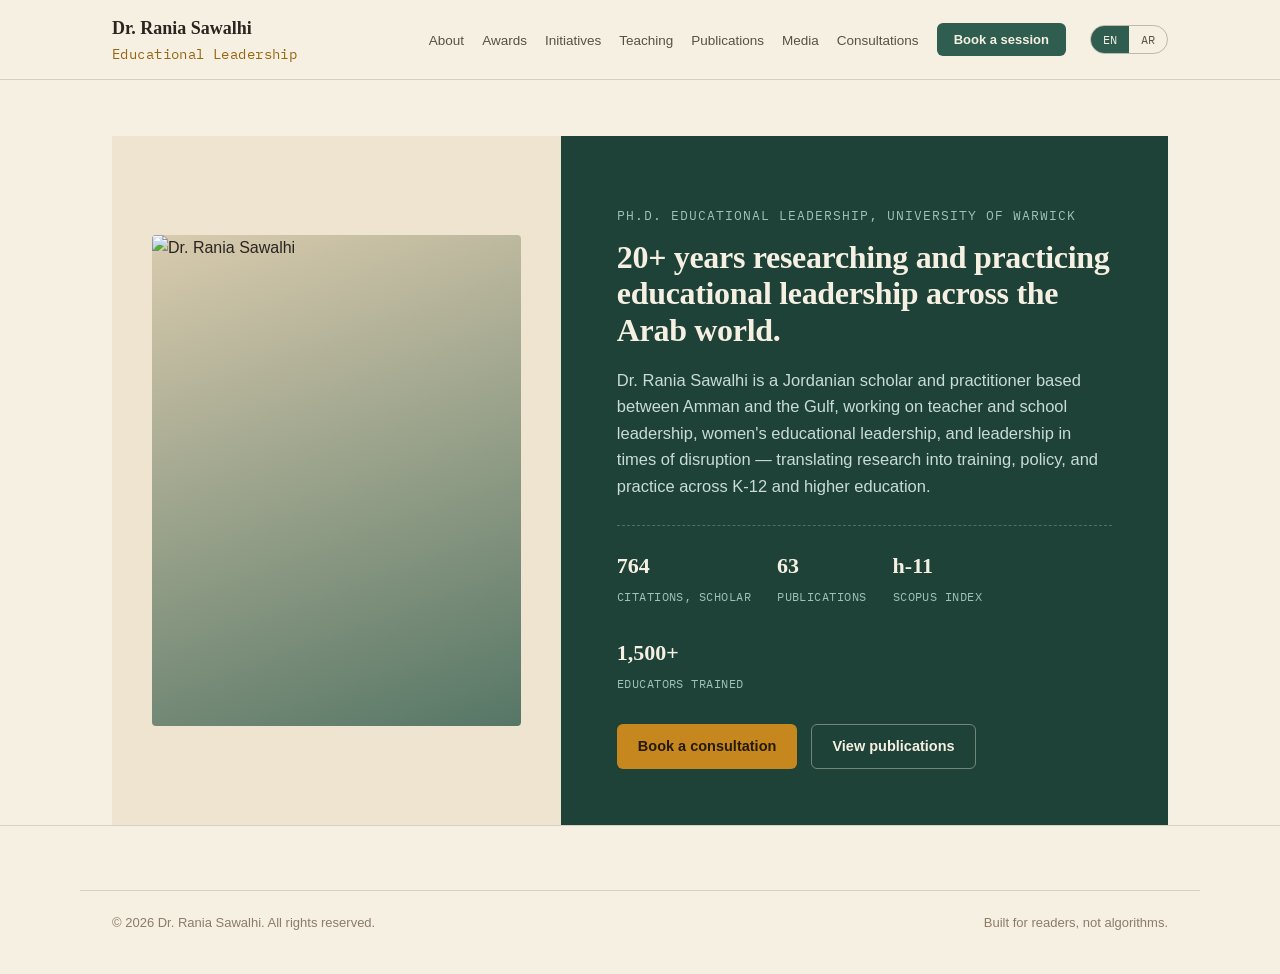
==== commit 834e64bc: "Add files via upload" ====
--- a/index.html
+++ b/index.html
@@ -1,21 +1,28 @@
 <!DOCTYPE html>
-<html>
+<html lang="en" dir="ltr">
 <head>
-  <meta charset="utf-8" />
-  <meta name="viewport" content="width=device-width, initial-scale=1.0" />
-  <title>Content Manager — Dr. Rania Sawalhi</title>
-  <script src="https://identity.netlify.com/v1/netlify-identity-widget.js"></script>
+<meta charset="UTF-8">
+<meta name="viewport" content="width=device-width, initial-scale=1.0">
+<title>Dr. Rania Sawalhi — Educational Leadership</title>
+<link rel="preconnect" href="https://fonts.googleapis.com">
+<link rel="preconnect" href="https://fonts.gstatic.com" crossorigin>
+<link href="https://fonts.googleapis.com/css2?family=Fraunces:ital,opsz,wght@0,9..144,400;0,9..144,500;0,9..144,600;1,9..144,500&family=Inter:wght@400;500;600&family=Kalam:wght@400;700&family=IBM+Plex+Mono:wght@400;500&family=Amiri:wght@400;700&family=Tajawal:wght@400;500;700&family=IBM+Plex+Sans+Arabic:wght@400;500;600&display=swap" rel="stylesheet">
+<link rel="stylesheet" href="assets/style.css">
 </head>
 <body>
-  <script>
-    if (window.netlifyIdentity) {
-      window.netlifyIdentity.on("init", user => {
-        if (!user) {
-          window.netlifyIdentity.on("login", () => { document.location.href = "/admin/"; });
-        }
-      });
-    }
-  </script>
-  <script src="https://unpkg.com/decap-cms@^3.0.0/dist/decap-cms.js"></script>
+
+<div id="app"><div class="loading">Loading&hellip;</div></div>
+
+<div class="modal-overlay" id="bookingModal">
+  <div class="modal">
+    <button class="modal-close" onclick="closeBooking()" aria-label="Close">&times;</button>
+    <div id="bookingForm"></div>
+    <div class="confirm-box" id="bookingConfirm"></div>
+  </div>
+</div>
+
+<script src="assets/site.js"></script>
+<script>initPage('home');</script>
+
 </body>
 </html>
--- a/assets/style.css
+++ b/assets/style.css
@@ -0,0 +1,179 @@
+:root{
+  --paper:#F6F0E3; --paper-alt:#EEE4CF; --card:#FCF9F2;
+  --ink:#2B2420; --ink-soft:#5B5044; --ink-faint:#8C7B68;
+  --gold:#C6871F; --gold-deep:#96650F;
+  --teal:#2F5D50; --teal-deep:#1F4238; --rust:#A8442E;
+  --line: rgba(43,36,32,0.16); --line-strong: rgba(43,36,32,0.28);
+  --radius: 10px; --maxw: 1120px;
+}
+*{box-sizing:border-box;}
+html{scroll-behavior:smooth;}
+body{margin:0; background:var(--paper); color:var(--ink); font-family:'Inter', sans-serif; font-size:16px; line-height:1.6; -webkit-font-smoothing:antialiased;}
+img{max-width:100%; display:block;}
+a{color:inherit;}
+h1,h2,h3,h4{font-family:'Fraunces', serif; font-weight:600; line-height:1.15; margin:0; letter-spacing:-0.01em;}
+html[dir="rtl"] body{font-family:'Tajawal', sans-serif;}
+html[dir="rtl"] h1, html[dir="rtl"] h2, html[dir="rtl"] h3, html[dir="rtl"] h4{font-family:'Amiri', serif; font-weight:700;}
+.wrap{max-width:var(--maxw); margin:0 auto; padding:0 32px;}
+.eyebrow{font-family:'IBM Plex Mono', monospace; font-size:12.5px; letter-spacing:0.08em; text-transform:uppercase; color:var(--teal-deep);}
+html[dir="rtl"] .eyebrow{font-family:'IBM Plex Sans Arabic', sans-serif; letter-spacing:0;}
+.lede{color:var(--ink-soft); font-size:17px; max-width:60ch;}
+.marginalia{font-family:'Kalam', cursive; color:var(--rust); font-size:15px; line-height:1.3; transform:rotate(-2.5deg); display:inline-block;}
+html[dir="rtl"] .marginalia{transform:rotate(2.5deg);}
+
+header{position:sticky; top:0; z-index:50; background:rgba(246,240,227,0.94); backdrop-filter:blur(6px); border-bottom:1px solid var(--line);}
+nav{display:flex; align-items:center; justify-content:space-between; padding:14px 32px; max-width:var(--maxw); margin:0 auto; gap:20px;}
+.logo{font-family:'Fraunces', serif; font-weight:600; font-size:18px; text-decoration:none; color:var(--ink); white-space:nowrap;}
+html[dir="rtl"] .logo{font-family:'Amiri', serif;}
+.logo span{color:var(--gold-deep); font-weight:400; font-size:14px; display:block; font-family:'IBM Plex Mono',monospace; letter-spacing:.03em;}
+html[dir="rtl"] .logo span{font-family:'IBM Plex Sans Arabic', sans-serif;}
+.navlinks{display:flex; gap:18px; list-style:none; margin:0; padding:0; align-items:center; flex-wrap:wrap;}
+.navlinks a{text-decoration:none; font-size:13.5px; color:var(--ink-soft); font-weight:500; border-bottom:1px solid transparent; padding-bottom:2px; white-space:nowrap; cursor:pointer;}
+.navlinks a:hover{color:var(--ink); border-color:var(--gold);}
+.btn{display:inline-flex; align-items:center; gap:8px; font-family:'Inter', sans-serif; font-weight:600; font-size:14.5px; padding:10px 20px; border-radius:6px; text-decoration:none; cursor:pointer; border:1px solid transparent;}
+.btn-primary{background:var(--teal); color:#F6F0E3;}
+.btn-primary:hover{background:var(--teal-deep);}
+.btn-ghost{background:transparent; border-color:var(--line-strong); color:var(--ink);}
+.btn-ghost:hover{border-color:var(--ink); background:var(--paper-alt);}
+.navlinks .btn{padding:8px 16px; font-size:13px;}
+.langswitch{display:flex; border:1px solid var(--line-strong); border-radius:20px; overflow:hidden; margin-inline-start:6px;}
+.langswitch button{font-family:'IBM Plex Mono', monospace; font-size:12px; padding:6px 12px; border:none; background:transparent; cursor:pointer; color:var(--ink-soft);}
+.langswitch button.active{background:var(--teal); color:#F6F0E3;}
+
+.hero{padding:56px 0 0;}
+.hero-panel{background:var(--teal-deep);}
+.hero-grid{display:grid; grid-template-columns:0.85fr 1.15fr; gap:0; align-items:stretch;}
+.hero-photo-wrap{background:var(--paper-alt); display:flex; align-items:center; justify-content:center; padding:40px;}
+.hero-photo{width:100%; aspect-ratio:3/4; border-radius:4px; background:linear-gradient(160deg, #D9CBAE 0%, var(--teal) 130%); position:relative; overflow:hidden;}
+.hero-photo img{width:100%; height:100%; object-fit:cover;}
+.hero-photo .ph{position:absolute; inset:0; display:flex; align-items:center; justify-content:center; color:rgba(246,240,227,0.75); font-family:'IBM Plex Mono',monospace; font-size:13px; letter-spacing:.1em; text-transform:uppercase;}
+.hero-text{padding:56px; color:#F1ECDD;}
+.hero-text .eyebrow{color:#9FC2B7;}
+.hero-text h1{font-size:32px; color:#F6F0E3; margin:14px 0 18px;}
+.hero-text .lede{color:#C9DCD5; font-size:16.5px;}
+.hero-stats{display:flex; flex-wrap:wrap; gap:26px; margin-top:26px; padding-top:22px; border-top:1px dashed rgba(241,236,221,0.25);}
+.hero-stat b{display:block; font-family:'Fraunces', serif; font-size:22px; color:#F6F0E3;}
+html[dir="rtl"] .hero-stat b{font-family:'Amiri', serif;}
+.hero-stat span{font-family:'IBM Plex Mono', monospace; font-size:11.5px; color:#9FC2B7; text-transform:uppercase; letter-spacing:.04em;}
+a.hero-stat{cursor:pointer;}
+a.hero-stat:hover b{color:var(--gold);}
+html[dir="rtl"] .hero-stat span{font-family:'IBM Plex Sans Arabic', sans-serif;}
+.hero-ctas{display:flex; gap:14px; flex-wrap:wrap; margin-top:28px;}
+.hero-text .btn-primary{background:var(--gold); color:#241a06;}
+.hero-text .btn-primary:hover{background:#B37A1B;}
+.hero-text .btn-ghost{color:#F6F0E3; border-color:rgba(241,236,221,0.4);}
+.hero-text .btn-ghost:hover{background:rgba(241,236,221,0.1); border-color:#F6F0E3;}
+
+section{padding:84px 0;}
+.section-head{display:flex; justify-content:space-between; align-items:flex-end; gap:24px; margin-bottom:40px; flex-wrap:wrap;}
+.section-head h2{font-size:30px; margin-top:8px;}
+
+.about-grid{display:grid; grid-template-columns:0.9fr 1.1fr; gap:60px;}
+.pull{font-family:'Fraunces', serif; font-style:italic; font-weight:500; font-size:21px; line-height:1.45; color:var(--teal-deep); border-left:3px solid var(--gold); padding-left:22px; margin:26px 0;}
+html[dir="rtl"] .pull{font-family:'Amiri', serif; font-style:normal; border-left:none; border-right:3px solid var(--gold); padding-left:0; padding-right:22px;}
+.creds{list-style:none; margin:24px 0 0; padding:0; display:grid; gap:10px;}
+.creds li{font-family:'IBM Plex Mono', monospace; font-size:13px; color:var(--ink-soft); display:flex; gap:10px;}
+html[dir="rtl"] .creds li{font-family:'IBM Plex Sans Arabic', sans-serif;}
+.creds li b{color:var(--ink); font-weight:500; min-width:90px;}
+.creds a{color:var(--gold-deep); text-decoration:none; font-weight:500;}
+.creds a:hover{text-decoration:underline;}
+
+.awards-grid{display:grid; grid-template-columns:repeat(2,1fr); gap:18px;}
+.award-card{background:var(--card); border:1px solid var(--line); border-radius:var(--radius); padding:22px 24px; display:flex; gap:16px; align-items:flex-start;}
+.award-year{font-family:'IBM Plex Mono', monospace; font-size:13px; color:var(--gold-deep); font-weight:500; min-width:44px;}
+html[dir="rtl"] .award-year{font-family:'IBM Plex Sans Arabic', sans-serif;}
+.award-title{font-weight:600; font-size:15.5px; margin-bottom:4px;}
+.award-note{color:var(--ink-faint); font-size:13.5px;}
+
+.init-grid{display:grid; grid-template-columns:repeat(2,1fr); gap:20px;}
+.init-card{background:var(--paper); border:1px solid var(--line); border-radius:var(--radius); padding:26px;}
+.init-card .role-tag{font-family:'IBM Plex Mono', monospace; font-size:11px; text-transform:uppercase; letter-spacing:.06em; color:var(--teal-deep); background:rgba(47,93,80,0.09); padding:4px 9px; border-radius:4px; display:inline-block; margin-bottom:12px;}
+html[dir="rtl"] .init-card .role-tag{font-family:'IBM Plex Sans Arabic', sans-serif;}
+.init-card h3{font-size:18px; margin-bottom:8px;}
+.init-card p{color:var(--ink-soft); font-size:14.5px; margin:0;}
+
+.pos-list{list-style:none; margin:0; padding:0;}
+.pos-row{display:grid; grid-template-columns:190px 1fr; gap:24px; padding:22px 0; border-top:1px dashed var(--line-strong);}
+.pos-row:last-child{border-bottom:1px dashed var(--line-strong);}
+.pos-dates{font-family:'IBM Plex Mono', monospace; font-size:12.5px; color:var(--ink-faint); padding-top:3px;}
+html[dir="rtl"] .pos-dates{font-family:'IBM Plex Sans Arabic', sans-serif;}
+.pos-title{font-size:16.5px; font-weight:600; margin-bottom:3px;}
+.pos-org{color:var(--gold-deep); font-size:13.5px; font-weight:500; margin-bottom:8px;}
+.pos-desc{color:var(--ink-soft); font-size:14.5px; margin:0;}
+.training-stat{background:var(--teal-deep); color:#F1ECDD; border-radius:var(--radius); padding:28px 32px; margin-top:34px; display:flex; align-items:center; gap:24px; flex-wrap:wrap;}
+.training-stat b{font-family:'Fraunces', serif; font-size:30px; color:#F6F0E3; display:block;}
+html[dir="rtl"] .training-stat b{font-family:'Amiri', serif;}
+.training-stat span{color:#C9DCD5; font-size:14.5px;}
+
+.pub-grid{display:grid; grid-template-columns:repeat(2,1fr); gap:20px;}
+.card{background:var(--card); border:1px solid var(--line); border-radius:var(--radius); padding:24px;}
+.tag{font-family:'IBM Plex Mono', monospace; font-size:11px; text-transform:uppercase; letter-spacing:.06em; color:var(--teal-deep); background:rgba(47,93,80,0.09); padding:4px 9px; border-radius:4px; display:inline-block;}
+html[dir="rtl"] .tag{font-family:'IBM Plex Sans Arabic', sans-serif;}
+.card h3{font-size:17.5px; margin:14px 0 8px; line-height:1.3;}
+.card .venue{color:var(--ink-faint); font-size:13.5px; margin-bottom:10px;}
+.pub-list{list-style:none; margin:36px 0 0; padding:0;}
+.pub-row{display:grid; grid-template-columns:1fr auto; gap:16px; padding:16px 0; border-top:1px solid var(--line); align-items:baseline;}
+.pub-row .p-title{font-size:14.5px; color:var(--ink); font-weight:500;}
+.pub-row .p-venue{font-size:13px; color:var(--ink-faint); display:block; margin-top:2px;}
+.pub-row .p-year{font-family:'IBM Plex Mono', monospace; font-size:12.5px; color:var(--gold-deep); white-space:nowrap;}
+html[dir="rtl"] .pub-row .p-year{font-family:'IBM Plex Sans Arabic', sans-serif;}
+
+.media-sub{margin-bottom:14px;}
+.media-sub h3{font-size:20px;}
+.video-grid{display:grid; grid-template-columns:repeat(3,1fr); gap:20px; margin-bottom:48px;}
+.video-card{text-decoration:none; color:var(--ink); display:block;}
+.video-thumb{aspect-ratio:16/9; border-radius:8px; margin-bottom:10px; position:relative; background:linear-gradient(135deg, var(--teal) 0%, #1F4238 60%, #16302A 100%); display:flex; align-items:center; justify-content:center; overflow:hidden;}
+.video-thumb img{width:100%; height:100%; object-fit:cover; position:absolute; inset:0;}
+.video-thumb .play{width:46px; height:46px; border-radius:50%; background:rgba(246,240,227,0.92); display:flex; align-items:center; justify-content:center; position:relative; z-index:1;}
+.video-thumb .play::after{content:""; border-style:solid; border-width:8px 0 8px 13px; border-color:transparent transparent transparent var(--teal-deep); margin-left:3px;}
+.video-card h4{font-size:15px; font-weight:600; line-height:1.35; margin-bottom:4px;}
+.video-card .meta{font-size:12.5px; color:var(--ink-faint); font-family:'IBM Plex Mono', monospace;}
+html[dir="rtl"] .video-card .meta{font-family:'IBM Plex Sans Arabic', sans-serif;}
+.elsewhere{display:flex; gap:14px; flex-wrap:wrap;}
+.chip{display:flex; align-items:center; gap:9px; padding:10px 16px; border:1px solid var(--line-strong); border-radius:24px; text-decoration:none; color:var(--ink); font-size:14px; font-weight:500; background:var(--card);}
+.chip:hover{background:var(--paper-alt);}
+.chip .dot{width:8px; height:8px; border-radius:50%; background:var(--gold);}
+
+.events-panel{background:var(--teal-deep); color:#F1ECDD; border-radius:14px; padding:48px;}
+.events-panel h2{color:#F6F0E3;}
+.events-panel .lede{color:#C9DCD5;}
+.consult-grid{display:grid; grid-template-columns:repeat(3,1fr); gap:18px; margin-top:34px;}
+.consult-card{background:rgba(241,236,221,0.06); border:1px solid rgba(241,236,221,0.16); border-radius:10px; padding:22px;}
+.consult-card h4{color:#F6F0E3; font-size:16px; margin-bottom:8px;}
+.consult-card p{color:#B9CFC7; font-size:13.5px; margin:0;}
+.book-cta{margin-top:38px; padding-top:32px; border-top:1px dashed rgba(241,236,221,0.25); display:flex; justify-content:space-between; align-items:center; gap:24px; flex-wrap:wrap;}
+.book-cta p{color:#C9DCD5; max-width:44ch; margin:8px 0 0;}
+
+footer{padding:64px 0 40px; border-top:1px solid var(--line);}
+.footer-grid{display:grid; grid-template-columns:1.1fr 0.9fr; gap:56px;}
+.contact-form{display:grid; gap:14px;}
+.contact-form input, .contact-form textarea{font-family:'Inter', sans-serif; font-size:14.5px; padding:12px 14px; border:1px solid var(--line-strong); border-radius:7px; background:var(--card); color:var(--ink);}
+html[dir="rtl"] .contact-form input, html[dir="rtl"] .contact-form textarea{font-family:'Tajawal', sans-serif;}
+.contact-form textarea{min-height:100px; resize:vertical;}
+.contact-form input:focus, .contact-form textarea:focus{outline:2px solid var(--gold); outline-offset:1px;}
+.contact-form .row{display:grid; grid-template-columns:1fr 1fr; gap:14px;}
+.social-row{display:flex; gap:14px; margin-top:18px; flex-wrap:wrap;}
+.social-row a{padding:0 16px; height:38px; border-radius:20px; border:1px solid var(--line-strong); display:flex; align-items:center; justify-content:center; text-decoration:none; font-size:13px; font-weight:500;}
+.social-row a:hover{background:var(--paper-alt);}
+.footer-bottom{margin-top:56px; padding-top:22px; border-top:1px solid var(--line); display:flex; justify-content:space-between; flex-wrap:wrap; gap:12px; font-size:13px; color:var(--ink-faint);}
+
+.modal-overlay{position:fixed; inset:0; background:rgba(43,36,32,0.55); display:none; align-items:center; justify-content:center; z-index:100; padding:20px;}
+.modal-overlay.open{display:flex;}
+.modal{background:var(--card); border-radius:14px; max-width:460px; width:100%; padding:34px; position:relative; box-shadow:0 20px 60px rgba(43,36,32,0.3);}
+.modal-close{position:absolute; top:16px; inset-inline-end:16px; background:none; border:none; font-size:20px; cursor:pointer; color:var(--ink-faint);}
+.modal h3{font-size:22px; margin-bottom:6px;}
+.modal p.lede{font-size:14px; margin-bottom:20px;}
+.confirm-box{display:none; text-align:center; padding:20px 0;}
+.confirm-box.open{display:block;}
+.confirm-box .check{width:52px; height:52px; border-radius:50%; background:var(--teal); color:#F6F0E3; display:flex; align-items:center; justify-content:center; font-size:24px; margin:0 auto 16px;}
+.loading{padding:120px 32px; text-align:center; color:var(--ink-faint); font-family:'IBM Plex Mono',monospace; font-size:13px;}
+
+@media (max-width: 900px){
+  .hero-grid, .about-grid, .footer-grid, .awards-grid, .init-grid, .pub-grid, .consult-grid{grid-template-columns:1fr;}
+  .video-grid{grid-template-columns:1fr;}
+  .navlinks{display:none;}
+  .hero-text h1{font-size:26px;}
+  .events-panel{padding:28px;}
+  .pos-row{grid-template-columns:1fr;}
+  .contact-form .row{grid-template-columns:1fr;}
+}
